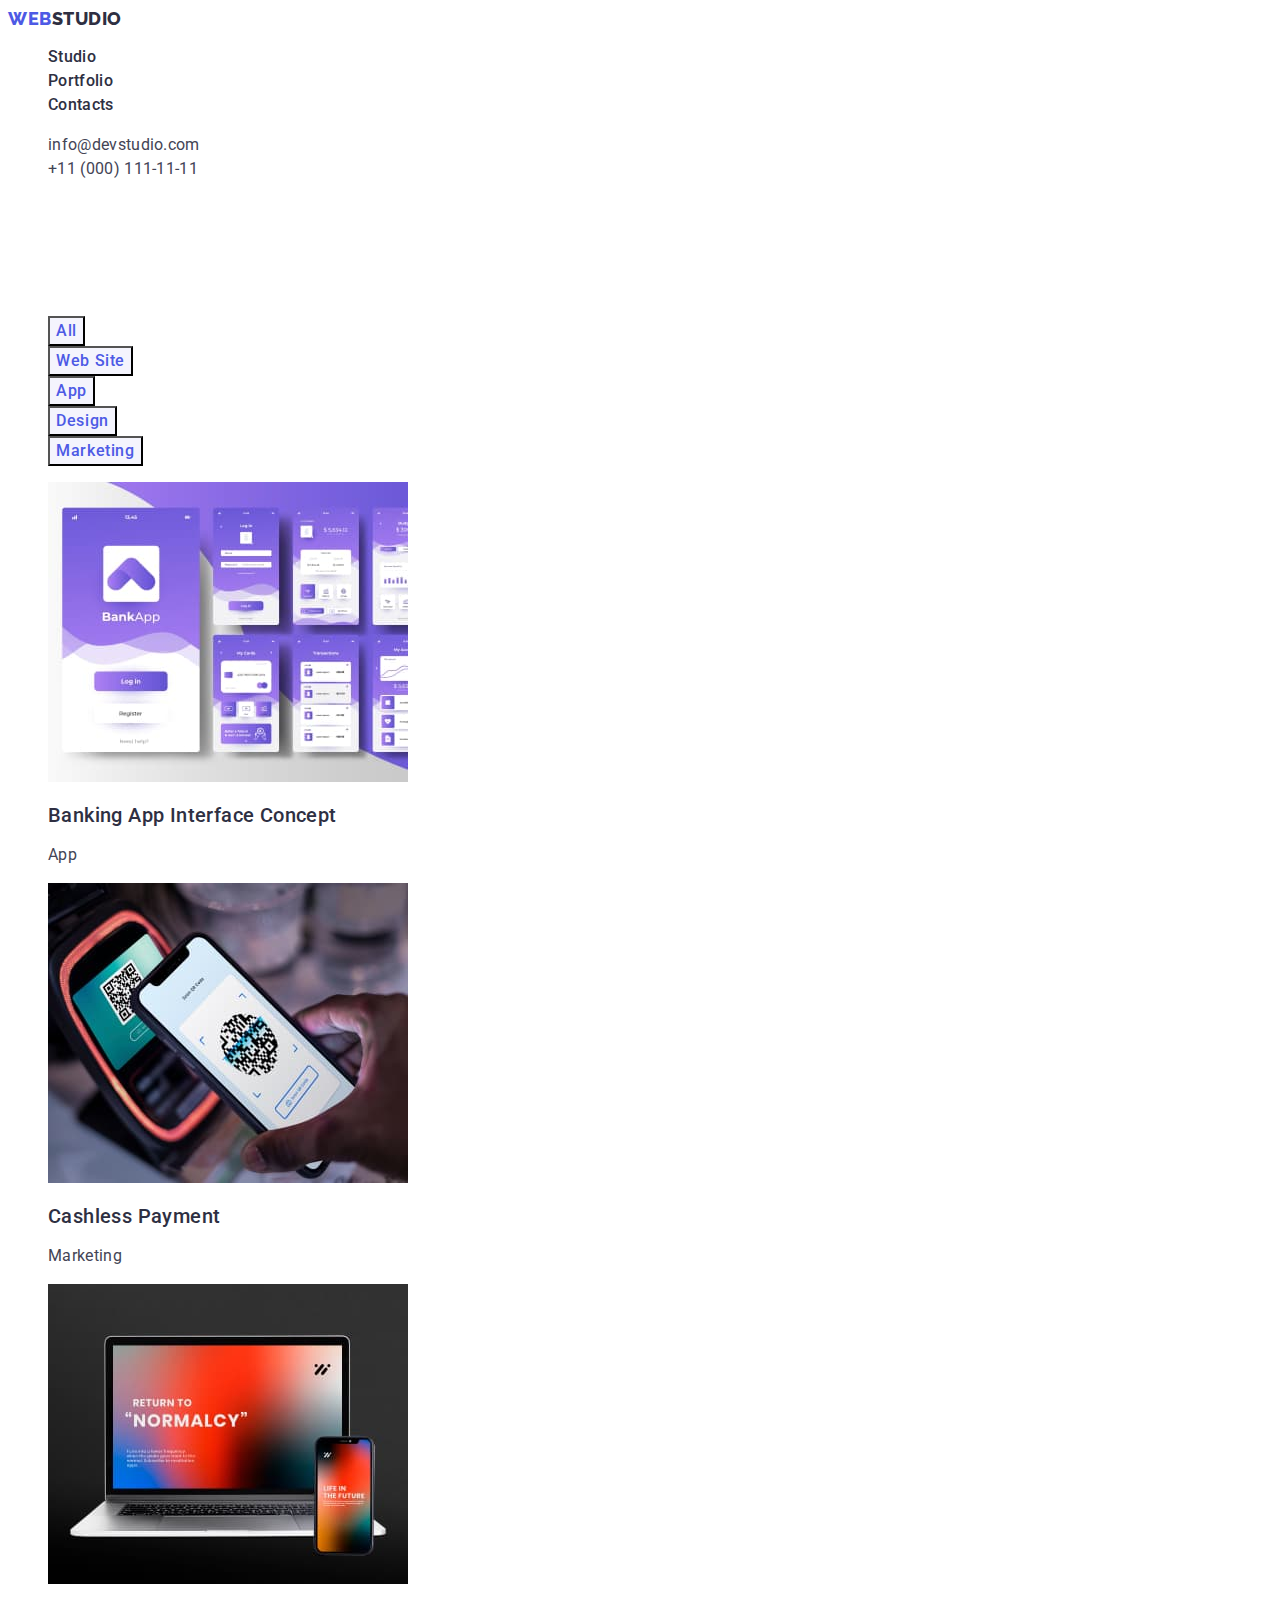
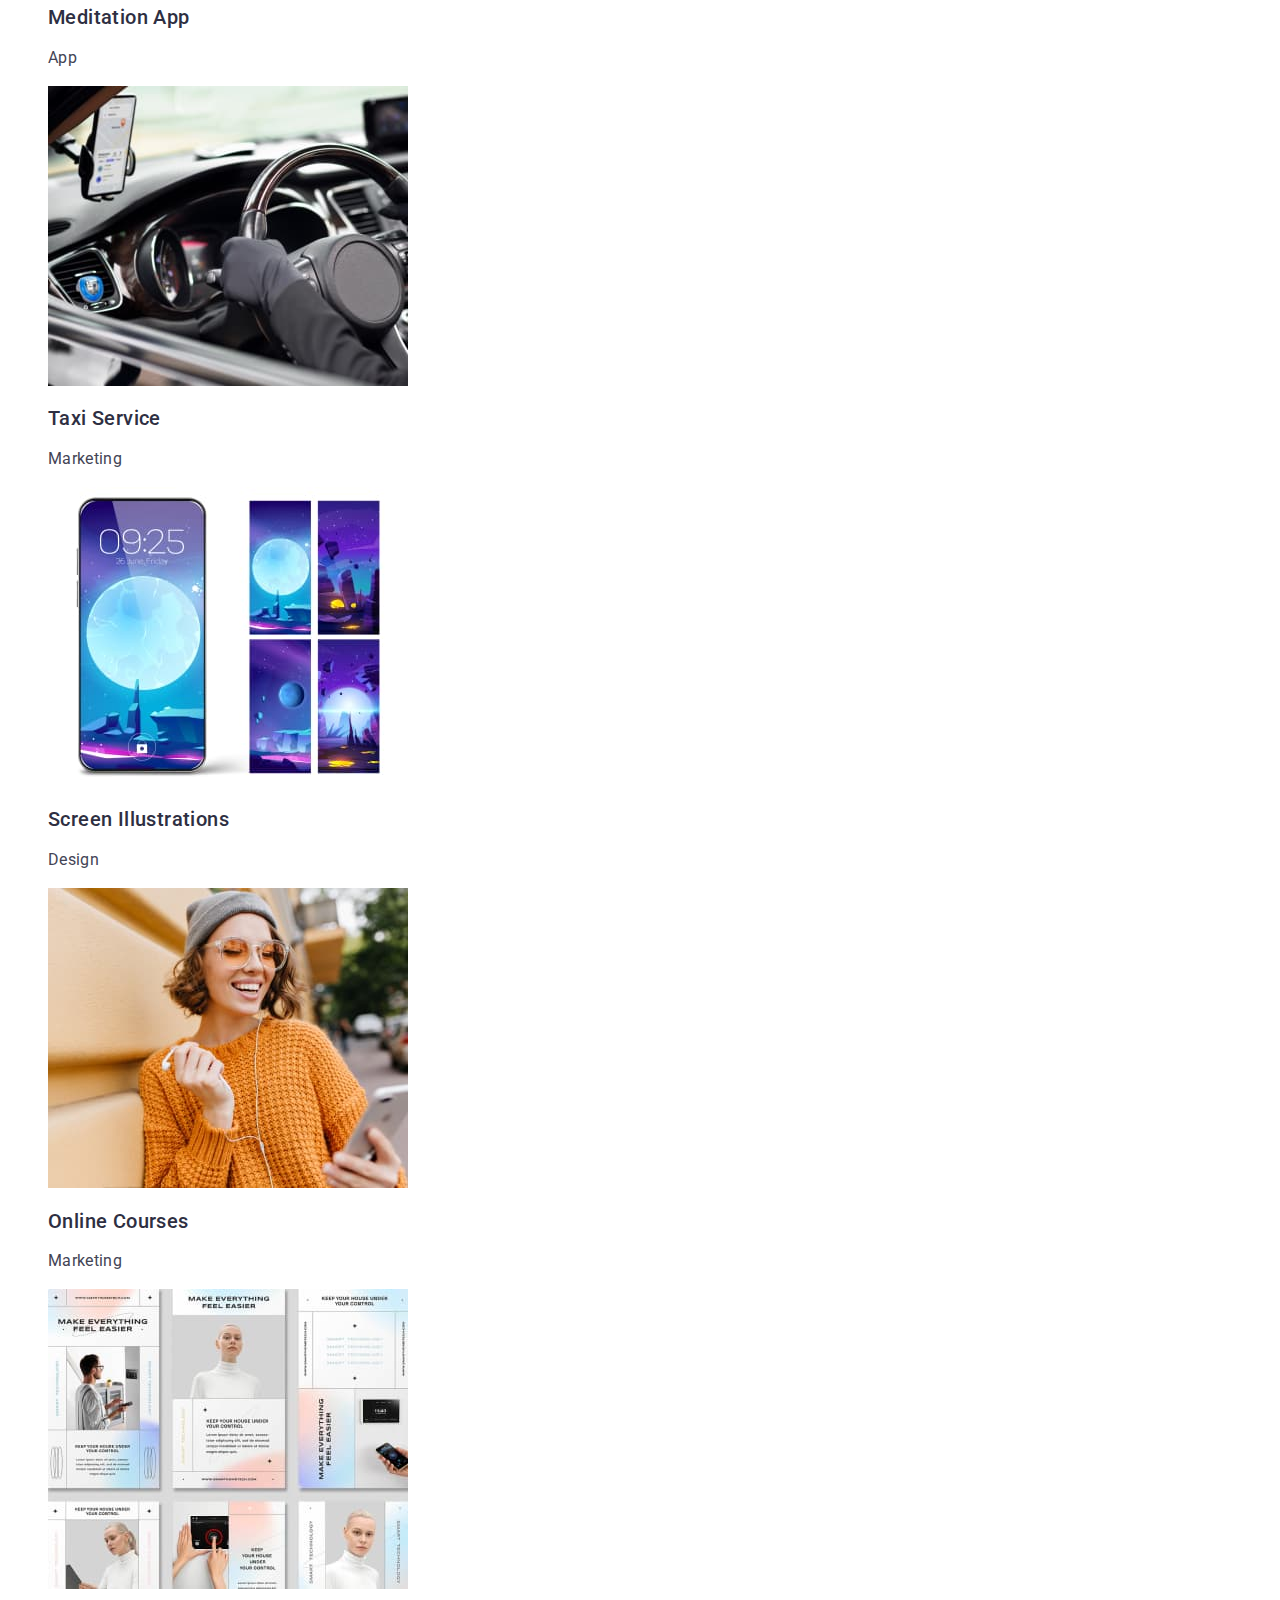
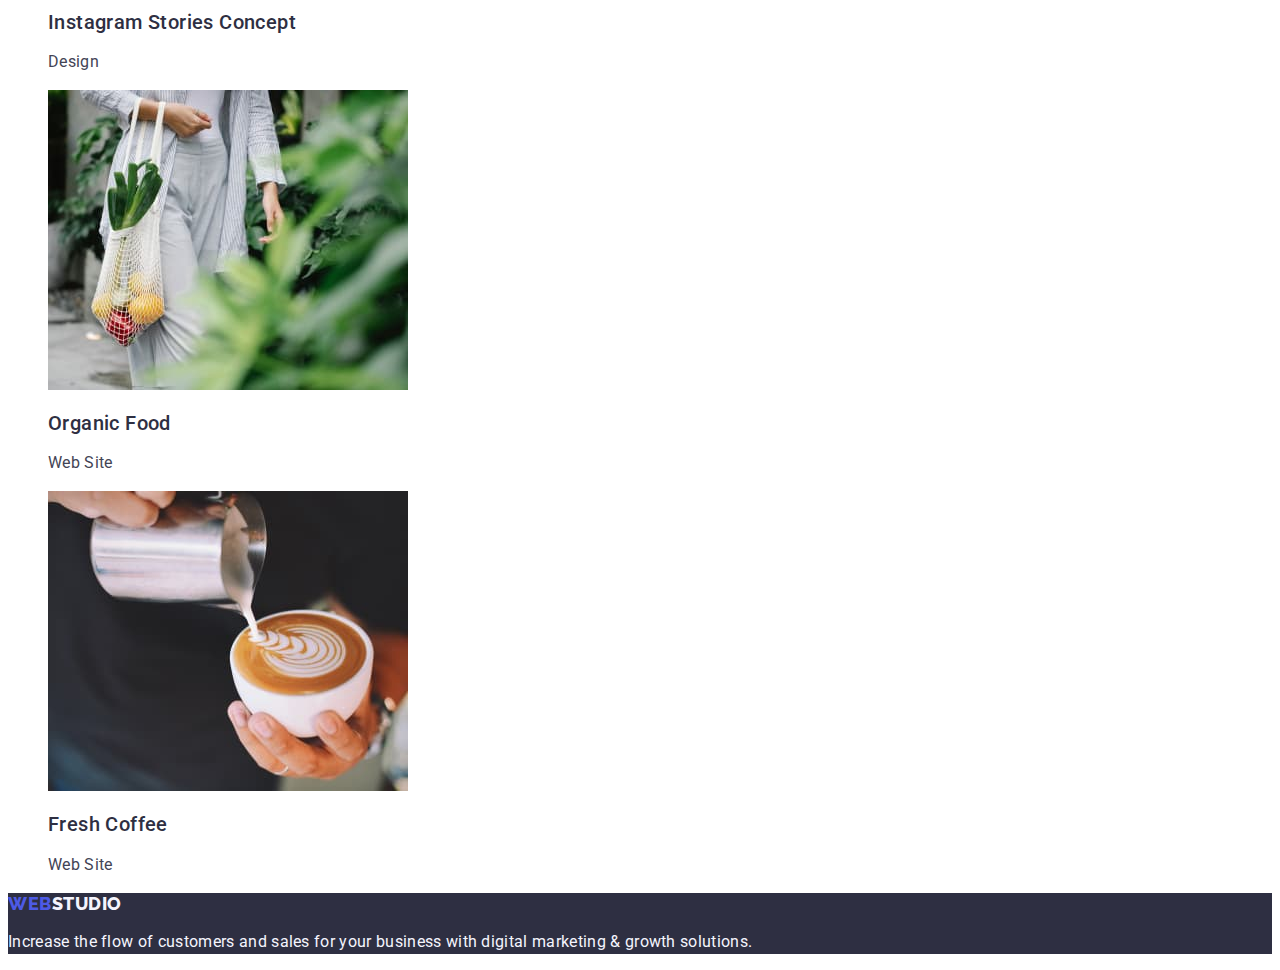
==== portfolio.html @ 0de5d237 "Initial commit" ====
<!DOCTYPE html>
<html lang="en">
  <head>
    <meta charset="UTF-8" />
    <meta name="viewport" content="width=device-width, initial-scale=1.0" />
    <title>Portfolio</title>
    <link rel="stylesheet" href="./css/styles.css" />
    <link rel="preconnect" href="https://fonts.googleapis.com" />
    <link rel="preconnect" href="https://fonts.gstatic.com" crossorigin />
    <link
      href="https://fonts.googleapis.com/css2?family=Raleway:wght@800&family=Roboto:wght@400;500;700&display=swap"
      rel="stylesheet"
    />
  </head>
  <body>
    <header>
      <nav class="header-navigation-section">
        <a href="./index.html" class="logo link">
          Web<span class="web_logo">Studio</span>
        </a>
        <ul class="nav-list list">
          <li>
            <a href="./index.html" class="nav-link link">Studio</a>
          </li>
          <li>
            <a href="./portfolio.html" class="nav-link link">Portfolio</a>
          </li>
          <li>
            <a href="" class="nav-link link">Contacts</a>
          </li>
        </ul>
      </nav>
      <address class="header-navigation-address">
        <ul class="address-list list">
          <li>
            <a href="mailto:info@devstudio.com" class="connect link"
              >info@devstudio.com</a
            >
          </li>
          <li>
            <a href="tel:+110001111111" class="connect link"
              >+11 (000) 111-11-11</a
            >
          </li>
        </ul>
      </address>
    </header>
    <main>
      <section class="images_section_portfolio">
        <h1 class="h-hero">our vectors</h1>
        <ul class="nav-buttons-list list">
          <li>
            <button class="nav-buttons" type="button">All</button>
          </li>
          <li>
            <button class="nav-buttons" type="button">Web Site</button>
          </li>
          <li>
            <button class="nav-buttons" type="button">App</button>
          </li>
          <li>
            <button class="nav-buttons" type="button">Design</button>
          </li>
          <li>
            <button class="nav-buttons" type="button">Marketing</button>
          </li>
        </ul>
        <ul class="images-block-1 list">
          <li>
            <a href="/" class="link">
              <img
                src="./images/banking-app.jpg"
                alt="Bank application interface"
                width="360"
                height="300"
              />
              <h2 class="desc-three link">Banking App Interface Concept</h2>
              <p class="desc-p link">App</p>
            </a>
          </li>
          <li>
            <a href="/" class="link">
              <img
                src="./images/qr-scanning.jpg"
                alt="Scaning QR Code"
                width="360"
                height="300"
              />
              <h2 class="desc-three link">Cashless Payment</h2>
              <p class="desc-p link">Marketing</p>
            </a>
          </li>
          <li>
            <a href="/" class="link">
              <img
                src="./images/meditation-app.jpg"
                alt="Application for meditation for phones and laptops"
                width="360"
                height="300"
              />
              <h2 class="desc-three link">Meditation App</h2>
              <p class="desc-p link">App</p>
            </a>
          </li>
          <li>
            <a href="/" class="link">
              <img
                src="./images/taxi.jpg"
                alt="Taxi driver in the open car window"
                width="360"
                height="300"
              />
              <h2 class="desc-three link">Taxi Service</h2>
              <p class="desc-p link">Marketing</p>
            </a>
          </li>
          <li>
            <a href="/" class="link">
              <img
                src="./images/illustration.jpg"
                alt="Phone wallpaper illustrations"
                width="360"
                height="300"
              />
              <h2 class="desc-three link">Screen Illustrations</h2>
              <p class="desc-p link">Design</p>
            </a>
          </li>
          <li>
            <a href="/" class="link">
              <img
                src="./images/education.jpg"
                alt="Smiling women chating in the street"
                width="360"
                height="300"
              />
              <h2 class="desc-three link">Online Courses</h2>
              <p class="desc-p link">Marketing</p>
            </a>
          </li>
          <li>
            <a href="/" class="link">
              <img
                src="./images/instagram-stories.jpg"
                alt="Design of Instagram Stories"
                width="360"
                height="300"
              />
              <h2 class="desc-three link">Instagram Stories Concept</h2>
              <p class="desc-p link">Design</p>
            </a>
          </li>
          <li>
            <a href="/" class="link">
              <img
                src="./images/eco-food.jpg"
                alt="Bag with fruits on the hend"
                width="360"
                height="300"
              />
              <h2 class="desc-three link">Organic Food</h2>
              <p class="desc-p link">Web Site</p>
            </a>
          </li>
          <li>
            <a href="/" class="link">
              <img
                src="./images/coffee.jpg"
                alt="making-cofee"
                width="360"
                height="300"
              />
              <h2 class="desc-three link">Fresh Coffee</h2>
              <p class="desc-p link">Web Site</p>
            </a>
          </li>
        </ul>
      </section>
    </main>
    <footer class="footer-class">
      <a href="./index.html" class="logo link"
        >Web<span class="web_logo white_logo">Studio</span></a
      >
      <p class="footer-p">
        Increase the flow of customers and sales for your business with digital
        marketing & growth solutions.
      </p>
    </footer>
  </body>
</html>
---- css/styles.css ----
:root {
  --dark: #2e2f42;
  --primary-brand: #4d5ae5;
  --pressed-state: #404bbf;
  --success: #31d0aa;
  --text: #434455;
  --subtle-text: #8e8f99;
  --accent: #e7e9fc;
  --light: #f4f4fd;
  --modal-overlay: #2e2f4266;
  --here-background: #2e2f42b2;
  --white-background: #ffffff;
  --modal-background: #fcfcfc;
  --white: #fff;
}

body {
  font-family: "Roboto", sans-serif;
  color: var(--text);
  background-color: var(--white);
}

.h-hero {
  color: var(--white);
  font-size: 56px;
  text-align: center;
  font-style: normal;
  font-weight: 700;
  line-height: 1.07;
  letter-spacing: 1.12px;
}

.all-two {
  text-align: center;
  font-size: 36px;
  font-style: normal;
  font-weight: 700;
  line-height: 40px;
  letter-spacing: 0.72px;
  text-transform: capitalize;
  color: var(--dark);
}

.desc-three {
  color: var(--dark);
  font-size: 20px;
  font-family: "Roboto", sans-serif;
  font-style: normal;
  font-weight: 500;
  line-height: 1.2;
  letter-spacing: 0.4px;
}

header {
  background-color: var(--white);
  font-family: "Roboto", sans-serif;
}

main {
  font-family: "Roboto", sans-serif;
  color: var(--main-dark-color);
}

.header-navigation-section {
  background-color: var(--white);
  font-family: "Roboto", sans-serif;
}

.link {
  text-decoration: none;
}

.logo {
  font-family: "Raleway", sans-serif;
  color: var(--dark);
  font-size: 18px;
  font-weight: 800;
  line-height: 1.17;
  letter-spacing: 0.54px;
  text-transform: uppercase;
  color: var(--primary-brand);
}
.web_logo {
  color: var(--dark);
}

.list {
  list-style-type: none;
}

.nav-link {
  color: var(--dark);
  font-size: 16px;
  font-weight: 500;
  line-height: 1.5;
  letter-spacing: 0.32px;
}

.nav-link:hover,
.nav-link:focus {
  color: var(--pressed-state);
}

.header-navigation-address {
  font-style: normal;
}

.address-list {
  list-style-type: none;
}

.header-navigation-address .connect {
  color: var(--text);
  font-size: 16px;
  font-weight: 400;
  line-height: 1.5;
  letter-spacing: 0.32px;
}

.header-navigation-address .connect:hover,
.header-navigation-address .connect:focus {
  color: var(--pressed-state);
}

.nav-buttons {
  font-family: "Roboto", sans-serif;
  text-decoration: none;
  color: var(--primary-brand);
  font-size: 16px;
  font-weight: 500;
  line-height: 1.5;
  letter-spacing: 0.04em;
  background: var(--light);
}

.nav-buttons:hover,
.nav-buttons:focus {
  color: var(--white);
  background-color: var(--pressed-state);
  cursor: pointer;
}

.main_button {
  font-family: "Roboto", sans-serif;
  background: var(--primary-brand);
  color: var(--white);
  font-size: 16px;
  font-style: normal;
  font-weight: 500;
  line-height: 24px;
  letter-spacing: 0.64px;
}

.main_button:focus,
.main_button:hover {
  cursor: pointer;
  background: var(--pressed-state);
}

.images-block-1 a {
  text-decoration: none;
}

.images_section_portfolio li {
  background: var(--white);
}

.hero {
  background-color: var(--dark);
  color: var(--white);
}

.desc-p {
  font-family: "Roboto", sans-serif;
  font-size: 16px;
  font-weight: 400;
  line-height: 24px;
  letter-spacing: 0.02em;
  color: var(--text);
}

.team_section {
  background-color: var(--light);
}

.team_section li {
  background-color: var(--white);
  background: var(--white);
}

.footer-class {
  background-color: var(--dark);
  color: var(--light);
}

.footer-p {
  font-family: "Roboto", sans-serif;
  font-size: 16px;
  font-weight: 400;
  line-height: 24px;
  letter-spacing: 0.32px;
  color: var(--light);
}

.logo-white {
  color: var(--light);
}

.footer-class {
  background-color: var(--dark);
}

.white_logo {
  color: var(--light);
}
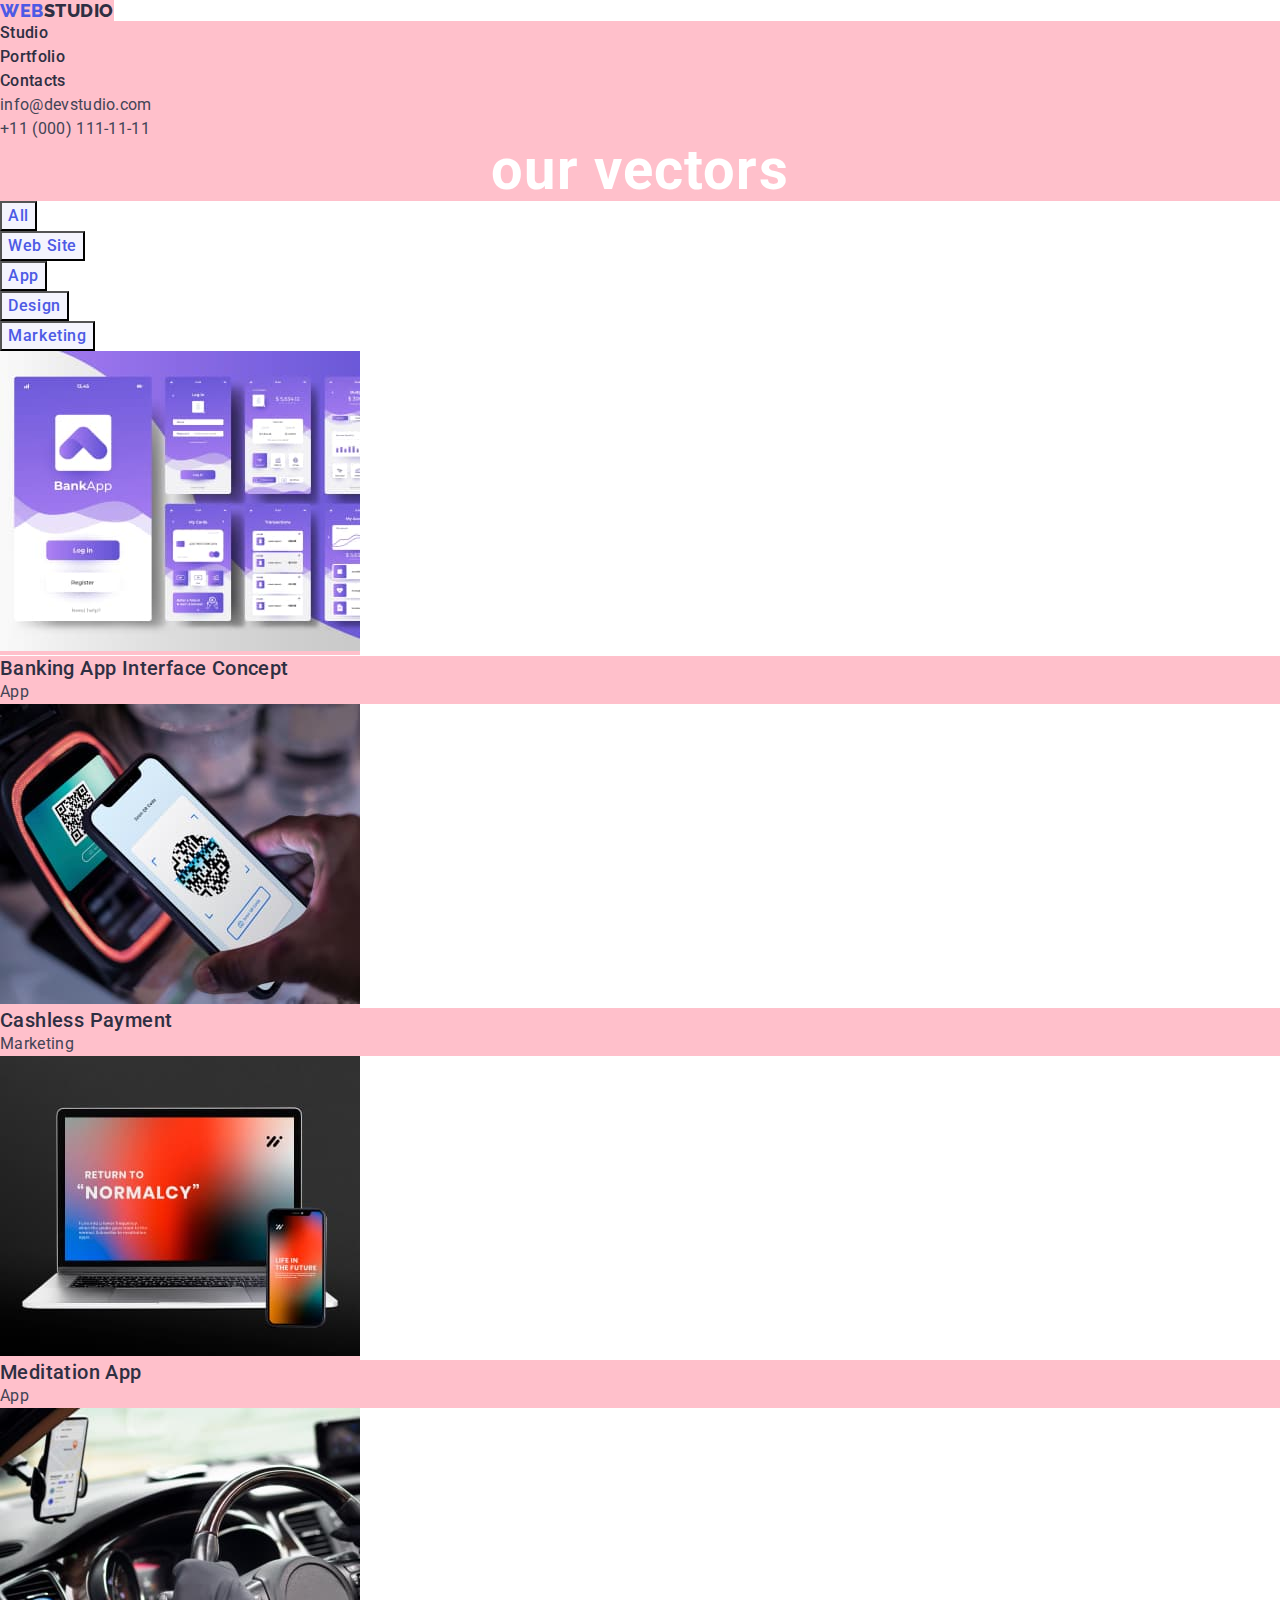
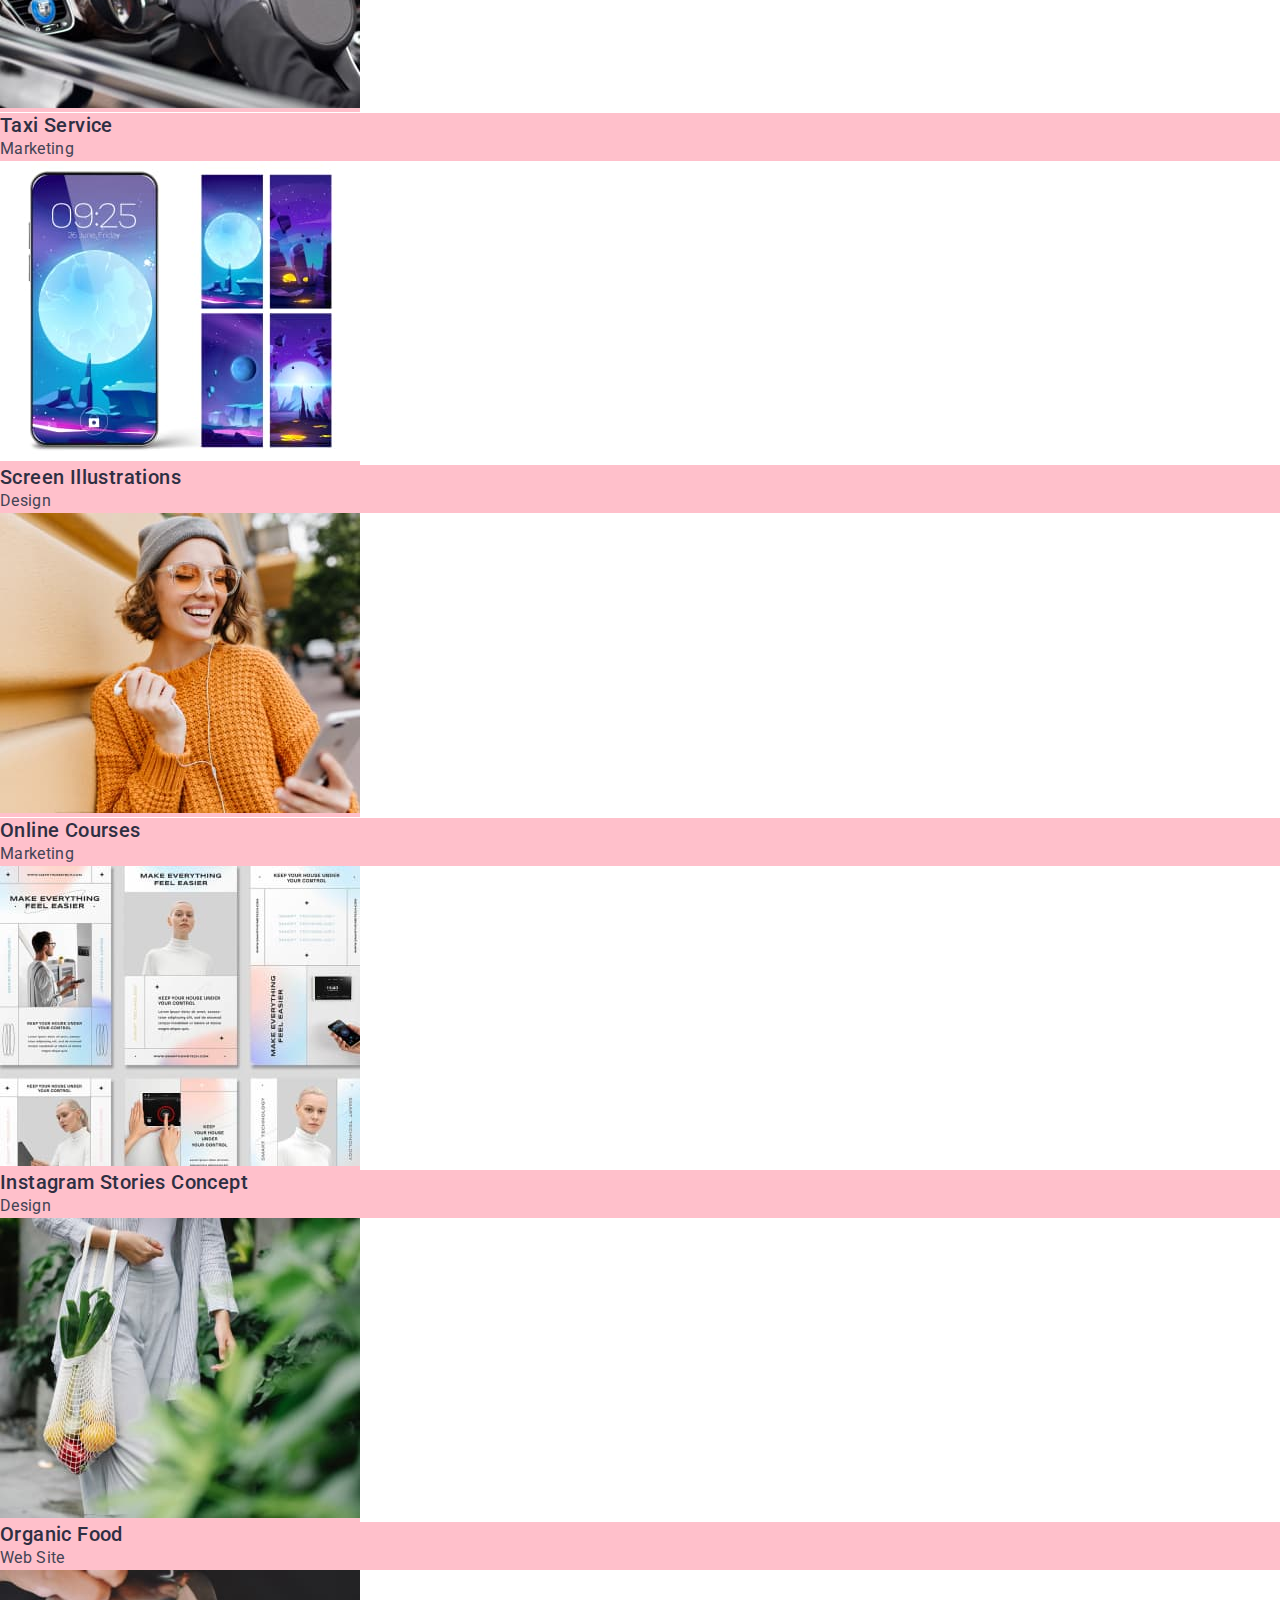
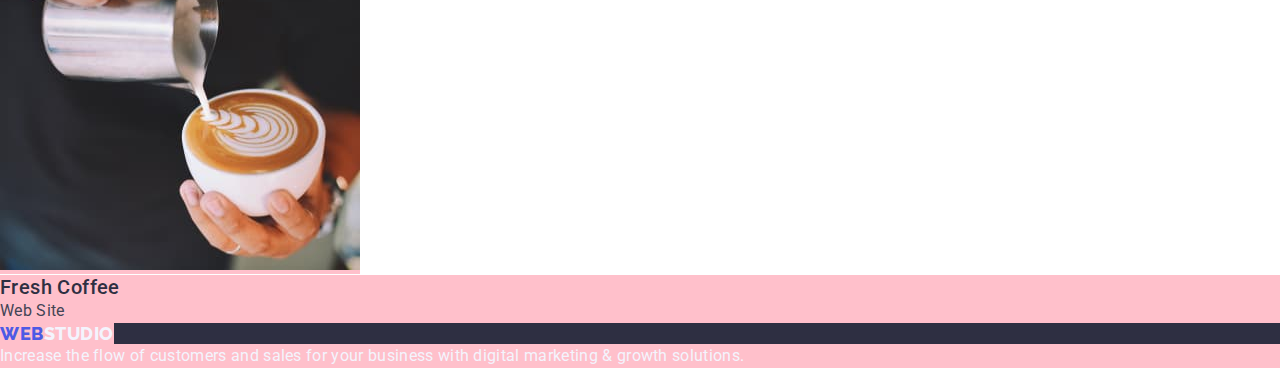
==== commit a8895e57: "add modern-normalize" ====
--- a/portfolio.html
+++ b/portfolio.html
@@ -4,6 +4,7 @@
     <meta charset="UTF-8" />
     <meta name="viewport" content="width=device-width, initial-scale=1.0" />
     <title>Portfolio</title>
+    <link rel="stylesheet" href="./css/modern-normalize.css" />
     <link rel="stylesheet" href="./css/styles.css" />
     <link rel="preconnect" href="https://fonts.googleapis.com" />
     <link rel="preconnect" href="https://fonts.gstatic.com" crossorigin />
--- a/css/styles.css
+++ b/css/styles.css
@@ -14,6 +14,24 @@
   --white: #fff;
 }
 
+* {
+  background-color: pink;
+}
+
+h1,
+h2,
+h3,
+p {
+  margin-top: 0;
+  margin-bottom: 0;
+}
+
+ul {
+  margin-top: 0;
+  margin-bottom: 0;
+  padding-left: 0;
+}
+
 body {
   font-family: "Roboto", sans-serif;
   color: var(--text);
@@ -84,10 +102,6 @@
   color: var(--dark);
 }
 
-.list {
-  list-style-type: none;
-}
-
 .nav-link {
   color: var(--dark);
   font-size: 16px;
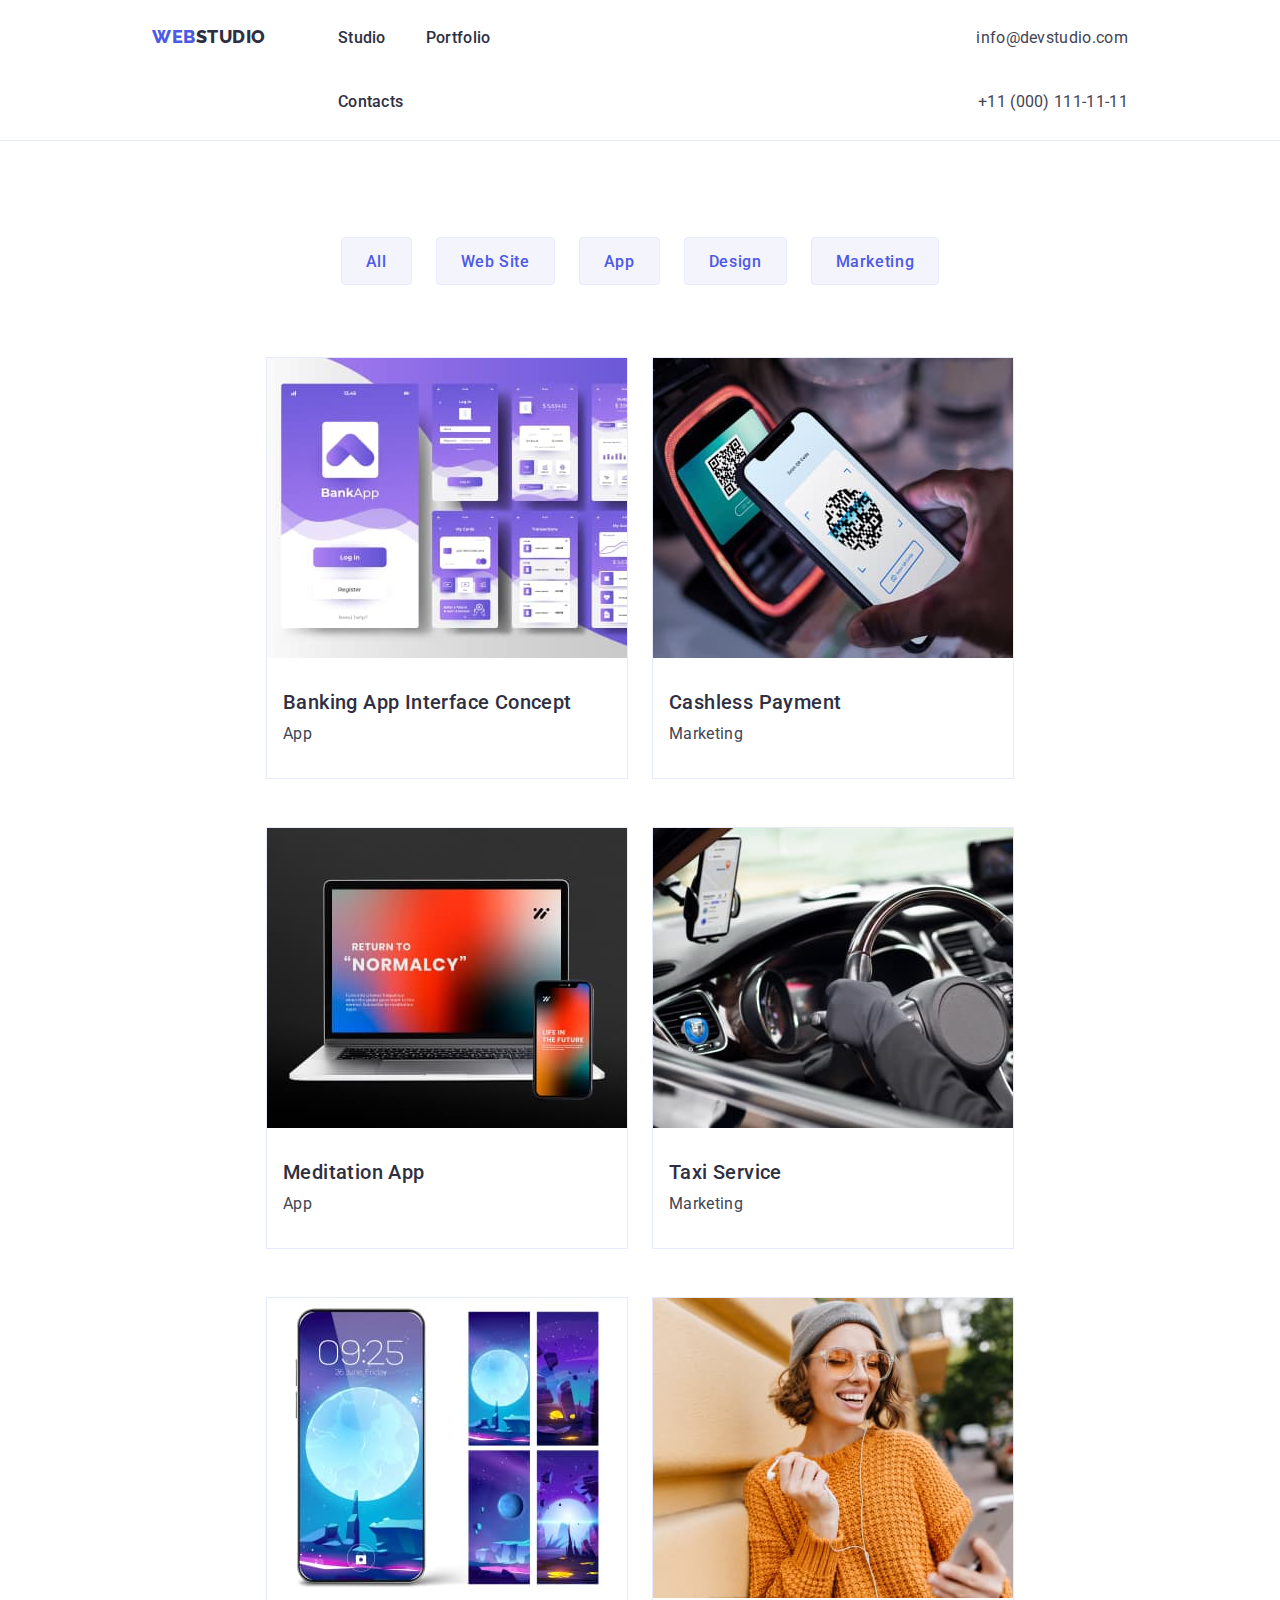
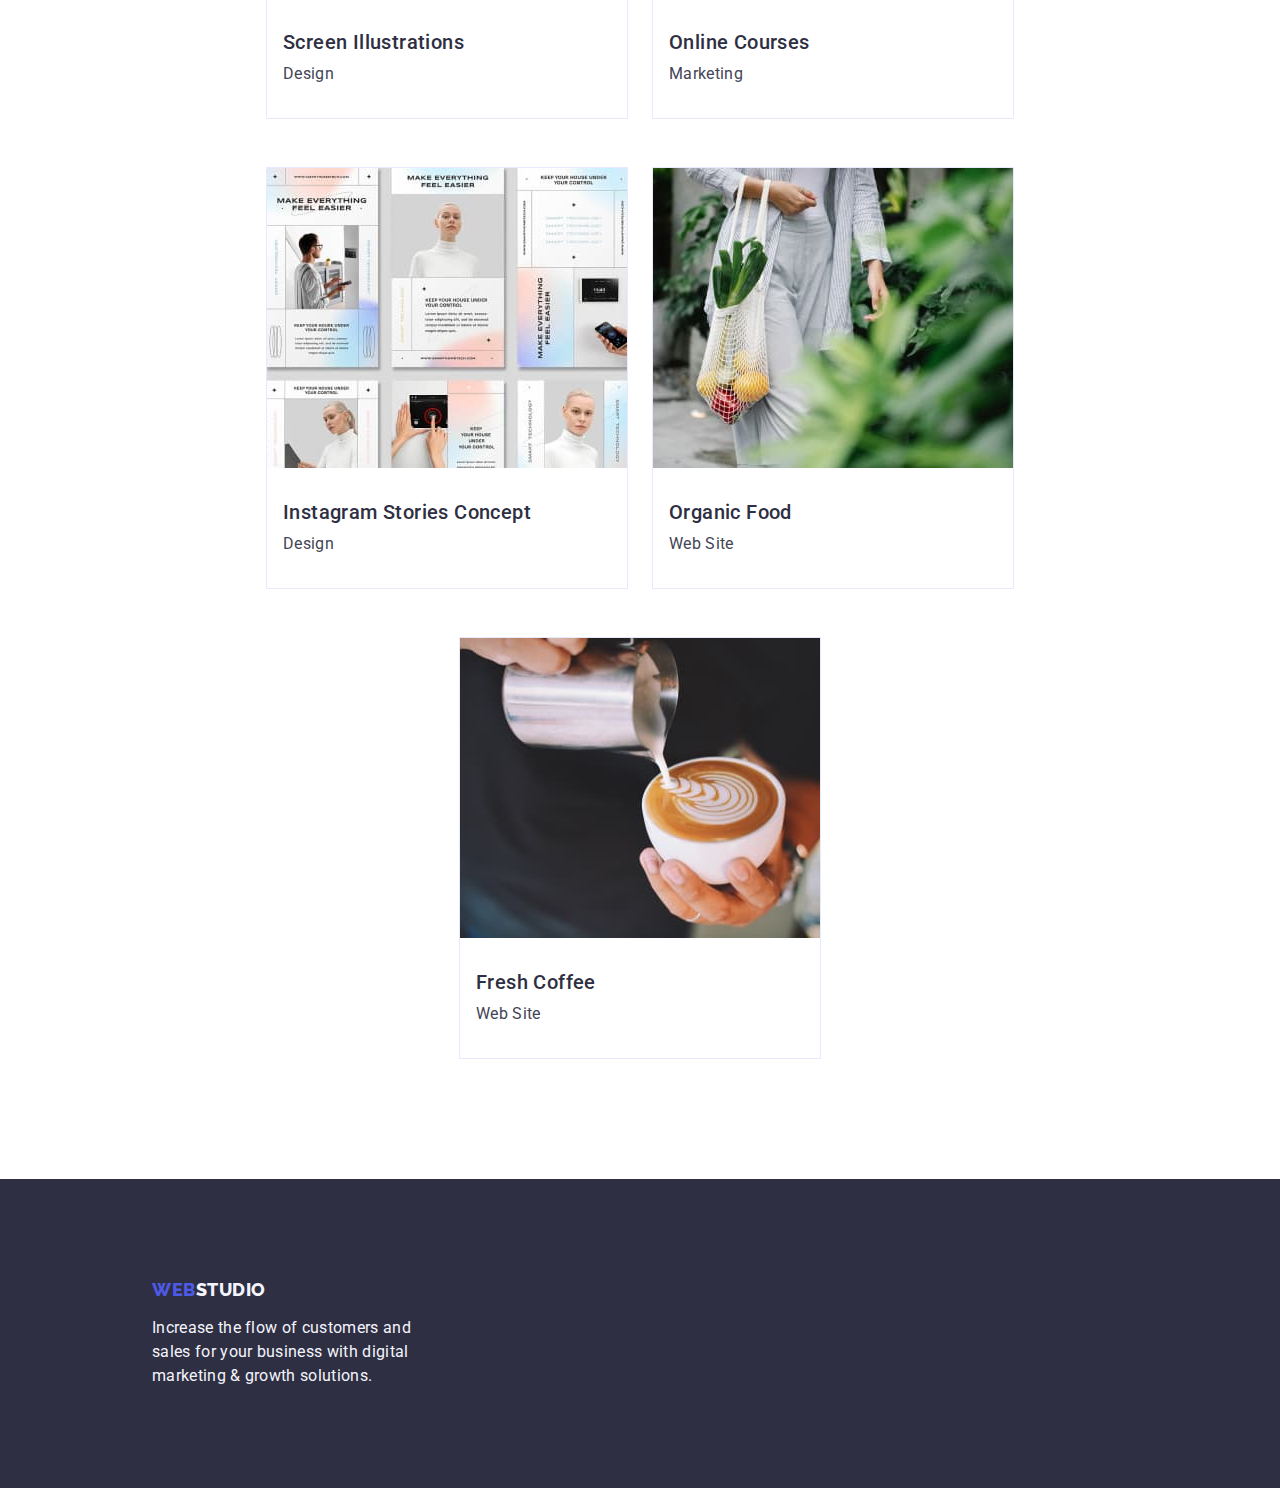
==== commit 7e8acc96: "before hw" ====
--- a/portfolio.html
+++ b/portfolio.html
@@ -14,178 +14,206 @@
     />
   </head>
   <body>
-    <header>
-      <nav class="header-navigation-section">
-        <a href="./index.html" class="logo link">
-          Web<span class="web_logo">Studio</span>
-        </a>
-        <ul class="nav-list list">
-          <li>
-            <a href="./index.html" class="nav-link link">Studio</a>
-          </li>
-          <li>
-            <a href="./portfolio.html" class="nav-link link">Portfolio</a>
-          </li>
-          <li>
-            <a href="" class="nav-link link">Contacts</a>
-          </li>
-        </ul>
-      </nav>
-      <address class="header-navigation-address">
-        <ul class="address-list list">
-          <li>
-            <a href="mailto:info@devstudio.com" class="connect link"
-              >info@devstudio.com</a
-            >
-          </li>
-          <li>
-            <a href="tel:+110001111111" class="connect link"
-              >+11 (000) 111-11-11</a
-            >
-          </li>
-        </ul>
-      </address>
-    </header>
-    <main>
-      <section class="images_section_portfolio">
-        <h1 class="h-hero">our vectors</h1>
-        <ul class="nav-buttons-list list">
-          <li>
-            <button class="nav-buttons" type="button">All</button>
-          </li>
-          <li>
-            <button class="nav-buttons" type="button">Web Site</button>
-          </li>
-          <li>
-            <button class="nav-buttons" type="button">App</button>
-          </li>
-          <li>
-            <button class="nav-buttons" type="button">Design</button>
-          </li>
-          <li>
-            <button class="nav-buttons" type="button">Marketing</button>
-          </li>
-        </ul>
-        <ul class="images-block-1 list">
-          <li>
-            <a href="/" class="link">
-              <img
-                src="./images/banking-app.jpg"
-                alt="Bank application interface"
-                width="360"
-                height="300"
-              />
-              <h2 class="desc-three link">Banking App Interface Concept</h2>
-              <p class="desc-p link">App</p>
+    <div class="wrapper">
+      <header>
+        <div class="container">
+          <nav class="header-navigation-section">
+            <a href="./index.html" class="logo link">
+              Web<span class="web_logo">Studio</span>
             </a>
-          </li>
-          <li>
-            <a href="/" class="link">
-              <img
-                src="./images/qr-scanning.jpg"
-                alt="Scaning QR Code"
-                width="360"
-                height="300"
-              />
-              <h2 class="desc-three link">Cashless Payment</h2>
-              <p class="desc-p link">Marketing</p>
-            </a>
-          </li>
-          <li>
-            <a href="/" class="link">
-              <img
-                src="./images/meditation-app.jpg"
-                alt="Application for meditation for phones and laptops"
-                width="360"
-                height="300"
-              />
-              <h2 class="desc-three link">Meditation App</h2>
-              <p class="desc-p link">App</p>
-            </a>
-          </li>
-          <li>
-            <a href="/" class="link">
-              <img
-                src="./images/taxi.jpg"
-                alt="Taxi driver in the open car window"
-                width="360"
-                height="300"
-              />
-              <h2 class="desc-three link">Taxi Service</h2>
-              <p class="desc-p link">Marketing</p>
-            </a>
-          </li>
-          <li>
-            <a href="/" class="link">
-              <img
-                src="./images/illustration.jpg"
-                alt="Phone wallpaper illustrations"
-                width="360"
-                height="300"
-              />
-              <h2 class="desc-three link">Screen Illustrations</h2>
-              <p class="desc-p link">Design</p>
-            </a>
-          </li>
-          <li>
-            <a href="/" class="link">
-              <img
-                src="./images/education.jpg"
-                alt="Smiling women chating in the street"
-                width="360"
-                height="300"
-              />
-              <h2 class="desc-three link">Online Courses</h2>
-              <p class="desc-p link">Marketing</p>
-            </a>
-          </li>
-          <li>
-            <a href="/" class="link">
-              <img
-                src="./images/instagram-stories.jpg"
-                alt="Design of Instagram Stories"
-                width="360"
-                height="300"
-              />
-              <h2 class="desc-three link">Instagram Stories Concept</h2>
-              <p class="desc-p link">Design</p>
-            </a>
-          </li>
-          <li>
-            <a href="/" class="link">
-              <img
-                src="./images/eco-food.jpg"
-                alt="Bag with fruits on the hend"
-                width="360"
-                height="300"
-              />
-              <h2 class="desc-three link">Organic Food</h2>
-              <p class="desc-p link">Web Site</p>
-            </a>
-          </li>
-          <li>
-            <a href="/" class="link">
-              <img
-                src="./images/coffee.jpg"
-                alt="making-cofee"
-                width="360"
-                height="300"
-              />
-              <h2 class="desc-three link">Fresh Coffee</h2>
-              <p class="desc-p link">Web Site</p>
-            </a>
-          </li>
-        </ul>
-      </section>
-    </main>
-    <footer class="footer-class">
-      <a href="./index.html" class="logo link"
-        >Web<span class="web_logo white_logo">Studio</span></a
-      >
-      <p class="footer-p">
-        Increase the flow of customers and sales for your business with digital
-        marketing & growth solutions.
-      </p>
-    </footer>
+            <ul class="nav-list list">
+              <li>
+                <a href="./index.html" class="nav-link link">Studio</a>
+              </li>
+              <li>
+                <a href="./portfolio.html" class="nav-link link">Portfolio</a>
+              </li>
+              <li>
+                <a href="" class="nav-link link">Contacts</a>
+              </li>
+            </ul>
+          </nav>
+          <address class="header-navigation-address">
+            <ul class="address-list list">
+              <li>
+                <a href="mailto:info@devstudio.com" class="connect link"
+                  >info@devstudio.com</a
+                >
+              </li>
+              <li>
+                <a href="tel:+110001111111" class="connect link"
+                  >+11 (000) 111-11-11</a
+                >
+              </li>
+            </ul>
+          </address>
+        </div>
+      </header>
+      <main>
+        <section class="images_section_portfolio">
+          <div class="container">
+            <h1 class="h-hero-hiden">our vectors</h1>
+            <ul class="nav-buttons-list list">
+              <li class="nav-buttons-list-item">
+                <button class="nav-buttons" type="button">All</button>
+              </li>
+              <li class="nav-buttons-list-item">
+                <button class="nav-buttons" type="button">Web Site</button>
+              </li>
+              <li class="nav-buttons-list-item">
+                <button class="nav-buttons" type="button">App</button>
+              </li>
+              <li class="nav-buttons-list-item">
+                <button class="nav-buttons" type="button">Design</button>
+              </li>
+              <li class="nav-buttons-list-item">
+                <button class="nav-buttons" type="button">Marketing</button>
+              </li>
+            </ul>
+            <ul class="images-block-1 list">
+              <li>
+                <a href="/" class="link">
+                  <img
+                    src="./images/banking-app.jpg"
+                    alt="Bank application interface"
+                    width="360"
+                    height="300"
+                  />
+                  <div class="images-block-1-text">
+                    <h2 class="desc-three link">
+                      Banking App Interface Concept
+                    </h2>
+                    <p class="desc-p link">App</p>
+                  </div>
+                </a>
+              </li>
+              <li>
+                <a href="/" class="link">
+                  <img
+                    src="./images/qr-scanning.jpg"
+                    alt="Scaning QR Code"
+                    width="360"
+                    height="300"
+                  />
+                  <div class="images-block-1-text">
+                    <h2 class="desc-three link">Cashless Payment</h2>
+                    <p class="desc-p link">Marketing</p>
+                  </div>
+                </a>
+              </li>
+              <li>
+                <a href="/" class="link">
+                  <img
+                    src="./images/meditation-app.jpg"
+                    alt="Application for meditation for phones and laptops"
+                    width="360"
+                    height="300"
+                  />
+                  <div class="images-block-1-text">
+                    <h2 class="desc-three link">Meditation App</h2>
+                    <p class="desc-p link">App</p>
+                  </div>
+                </a>
+              </li>
+              <li>
+                <a href="/" class="link">
+                  <img
+                    src="./images/taxi.jpg"
+                    alt="Taxi driver in the open car window"
+                    width="360"
+                    height="300"
+                  />
+                  <div class="images-block-1-text">
+                    <h2 class="desc-three link">Taxi Service</h2>
+                    <p class="desc-p link">Marketing</p>
+                  </div>
+                </a>
+              </li>
+              <li>
+                <a href="/" class="link">
+                  <img
+                    src="./images/illustration.jpg"
+                    alt="Phone wallpaper illustrations"
+                    width="360"
+                    height="300"
+                  />
+                  <div class="images-block-1-text">
+                    <h2 class="desc-three link">Screen Illustrations</h2>
+                    <p class="desc-p link">Design</p>
+                  </div>
+                </a>
+              </li>
+              <li>
+                <a href="/" class="link">
+                  <img
+                    src="./images/education.jpg"
+                    alt="Smiling women chating in the street"
+                    width="360"
+                    height="300"
+                  />
+                  <div class="images-block-1-text">
+                    <h2 class="desc-three link">Online Courses</h2>
+                    <p class="desc-p link">Marketing</p>
+                  </div>
+                </a>
+              </li>
+              <li>
+                <a href="/" class="link">
+                  <img
+                    src="./images/instagram-stories.jpg"
+                    alt="Design of Instagram Stories"
+                    width="360"
+                    height="300"
+                  />
+                  <div class="images-block-1-text">
+                    <h2 class="desc-three link">Instagram Stories Concept</h2>
+                    <p class="desc-p link">Design</p>
+                  </div>
+                </a>
+              </li>
+              <li>
+                <a href="/" class="link">
+                  <img
+                    src="./images/eco-food.jpg"
+                    alt="Bag with fruits on the hend"
+                    width="360"
+                    height="300"
+                  />
+                  <div class="images-block-1-text">
+                    <h2 class="desc-three link">Organic Food</h2>
+                    <p class="desc-p link">Web Site</p>
+                  </div>
+                </a>
+              </li>
+              <li>
+                <a href="/" class="link">
+                  <img
+                    src="./images/coffee.jpg"
+                    alt="making-cofee"
+                    width="360"
+                    height="300"
+                  />
+                  <div class="images-block-1-text">
+                    <h2 class="desc-three link">Fresh Coffee</h2>
+                    <p class="desc-p link">Web Site</p>
+                  </div>
+                </a>
+              </li>
+            </ul>
+          </div>
+        </section>
+      </main>
+      <footer class="footer-class">
+        <div class="container">
+          <a href="./index.html" class="logo link"
+            >Web<span class="web_logo white_logo">Studio</span></a
+          >
+          <p class="footer-p">
+            Increase the flow of customers and sales for your business with
+            digital marketing & growth solutions.
+          </p>
+        </div>
+      </footer>
+    </div>
   </body>
 </html>
--- a/css/styles.css
+++ b/css/styles.css
@@ -14,10 +14,6 @@
   --white: #fff;
 }
 
-* {
-  background-color: pink;
-}
-
 h1,
 h2,
 h3,
@@ -26,16 +22,48 @@
   margin-bottom: 0;
 }
 
+img {
+  display: block;
+}
+
 ul {
+  display: flex;
   margin-top: 0;
   margin-bottom: 0;
   padding-left: 0;
+  list-style-type: none;
+  gap: 24px;
+}
+
+.container {
+  max-width: 100%;
+  padding-left: 152px;
+  padding-right: 152px;
+  margin-left: 0;
+  margin-right: 0;
+}
+
+.section-1,
+.section-3,
+.section-4 {
+  padding-bottom: 120px;
+  padding-top: 120px;
+}
+
+.section-2 {
+  padding-top: 120px;
 }
 
 body {
   font-family: "Roboto", sans-serif;
   color: var(--text);
   background-color: var(--white);
+}
+
+.wrapper {
+  min-height: 100vh;
+  display: flex;
+  flex-direction: column;
 }
 
 .h-hero {
@@ -46,6 +74,20 @@
   font-weight: 700;
   line-height: 1.07;
   letter-spacing: 1.12px;
+  width: 496px;
+}
+
+.h-hero-hiden {
+  position: absolute;
+  width: 1px;
+  height: 1px;
+  margin: -1px;
+  border: 0;
+  padding: 0;
+  white-space: nowrap;
+  clip-path: inset(100%);
+  clip: rect(0 0 0 0);
+  overflow: hidden;
 }
 
 .all-two {
@@ -57,6 +99,7 @@
   letter-spacing: 0.72px;
   text-transform: capitalize;
   color: var(--dark);
+  margin-bottom: 72px;
 }
 
 .desc-three {
@@ -67,25 +110,37 @@
   font-weight: 500;
   line-height: 1.2;
   letter-spacing: 0.4px;
-}
-
-header {
+  margin-bottom: 8px;
+}
+
+header .container {
+  font-family: "Roboto", sans-serif;
+  display: flex;
+  border-bottom: 1px solid var(--accent);
+  background: var(--white);
+}
+
+main {
+  font-family: "Roboto", sans-serif;
+  color: var(--main-dark-color);
+  flex-grow: 1;
+}
+
+.header-navigation-section {
+  margin-right: 332px;
   background-color: var(--white);
   font-family: "Roboto", sans-serif;
-}
-
-main {
-  font-family: "Roboto", sans-serif;
-  color: var(--main-dark-color);
-}
-
-.header-navigation-section {
-  background-color: var(--white);
-  font-family: "Roboto", sans-serif;
+  display: flex;
+  padding-top: 26px;
+  padding-bottom: 26px;
 }
 
 .link {
   text-decoration: none;
+}
+
+.list {
+  padding-left: 0;
 }
 
 .logo {
@@ -97,6 +152,7 @@
   letter-spacing: 0.54px;
   text-transform: uppercase;
   color: var(--primary-brand);
+  margin-right: 72px;
 }
 .web_logo {
   color: var(--dark);
@@ -117,10 +173,21 @@
 
 .header-navigation-address {
   font-style: normal;
+  padding-top: 26px;
+  padding-bottom: 26px;
+}
+
+.nav-list {
+  display: flex;
+  gap: 40px;
+  flex-wrap: wrap;
 }
 
 .address-list {
-  list-style-type: none;
+  display: flex;
+  gap: 40px;
+  justify-content: right;
+  flex-wrap: wrap;
 }
 
 .header-navigation-address .connect {
@@ -134,6 +201,12 @@
 .header-navigation-address .connect:hover,
 .header-navigation-address .connect:focus {
   color: var(--pressed-state);
+}
+
+.nav-buttons-list {
+  display: flex;
+  justify-content: center;
+  margin-bottom: 72px;
 }
 
 .nav-buttons {
@@ -145,6 +218,10 @@
   line-height: 1.5;
   letter-spacing: 0.04em;
   background: var(--light);
+  border-radius: 4px;
+  border: 1px solid var(--accent);
+  height: 48px;
+  padding: 12px 24px;
 }
 
 .nav-buttons:hover,
@@ -163,6 +240,11 @@
   font-weight: 500;
   line-height: 24px;
   letter-spacing: 0.64px;
+  border: none;
+  border-radius: 4px;
+  padding: 16px 32px;
+  box-shadow: 0px 4px 4px 0px rgba(0, 0, 0, 0.15);
+  margin-top: 48px;
 }
 
 .main_button:focus,
@@ -171,17 +253,65 @@
   background: var(--pressed-state);
 }
 
+.images-block-1 {
+  display: flex;
+  flex-wrap: wrap;
+  row-gap: 48px;
+  column-gap: 24px;
+  justify-content: center;
+}
+
+.images-block-1 li {
+  border: 1px solid var(--accent);
+  background: var(--white);
+}
+
 .images-block-1 a {
   text-decoration: none;
-}
-
-.images_section_portfolio li {
-  background: var(--white);
+  flex-basis: calc((100% - 32px) / 3);
+}
+
+.images-block-1-text {
+  margin: 32px 16px;
+}
+
+.images_section_portfolio {
+  padding-top: 96px;
+  padding-bottom: 120px;
+}
+
+.images_section_portfolio p {
+  margin-top: 8px;
 }
 
 .hero {
   background-color: var(--dark);
   color: var(--white);
+  padding-bottom: 188px;
+  padding-top: 188px;
+}
+
+.hero-container {
+  display: flex;
+  flex-direction: column;
+  justify-content: center;
+  align-items: center;
+}
+
+.discription-list-img,
+.discription-list {
+  display: flex;
+  flex-wrap: wrap;
+  justify-content: center;
+}
+
+.discription-list li {
+  min-width: 264px;
+  flex-basis: calc((100% - 72px) / 4);
+}
+
+.discription-list-img li {
+  flex-basis: calc((100% - 48px) / 3);
 }
 
 .desc-p {
@@ -197,14 +327,36 @@
   background-color: var(--light);
 }
 
+.team-cards {
+  max-width: 264px;
+}
+
+.team-cards-list {
+  display: flex;
+  flex-wrap: wrap;
+  justify-content: center;
+}
+
 .team_section li {
-  background-color: var(--white);
   background: var(--white);
+  justify-content: center;
+  text-align: center;
+  border-radius: 0px 0px 4px 4px;
+  box-shadow: 0px 2px 1px 0px rgba(46, 47, 66, 0.08),
+    0px 1px 1px 0px rgba(46, 47, 66, 0.16),
+    0px 1px 6px 0px rgba(46, 47, 66, 0.08);
+  flex-basis: calc((100% - 72px) / 4);
+}
+
+.team-cards-text {
+  margin: 32px 44px;
 }
 
 .footer-class {
   background-color: var(--dark);
   color: var(--light);
+  padding-top: 100px;
+  padding-bottom: 100px;
 }
 
 .footer-p {
@@ -214,14 +366,8 @@
   line-height: 24px;
   letter-spacing: 0.32px;
   color: var(--light);
-}
-
-.logo-white {
-  color: var(--light);
-}
-
-.footer-class {
-  background-color: var(--dark);
+  width: 264px;
+  margin-top: 16px;
 }
 
 .white_logo {
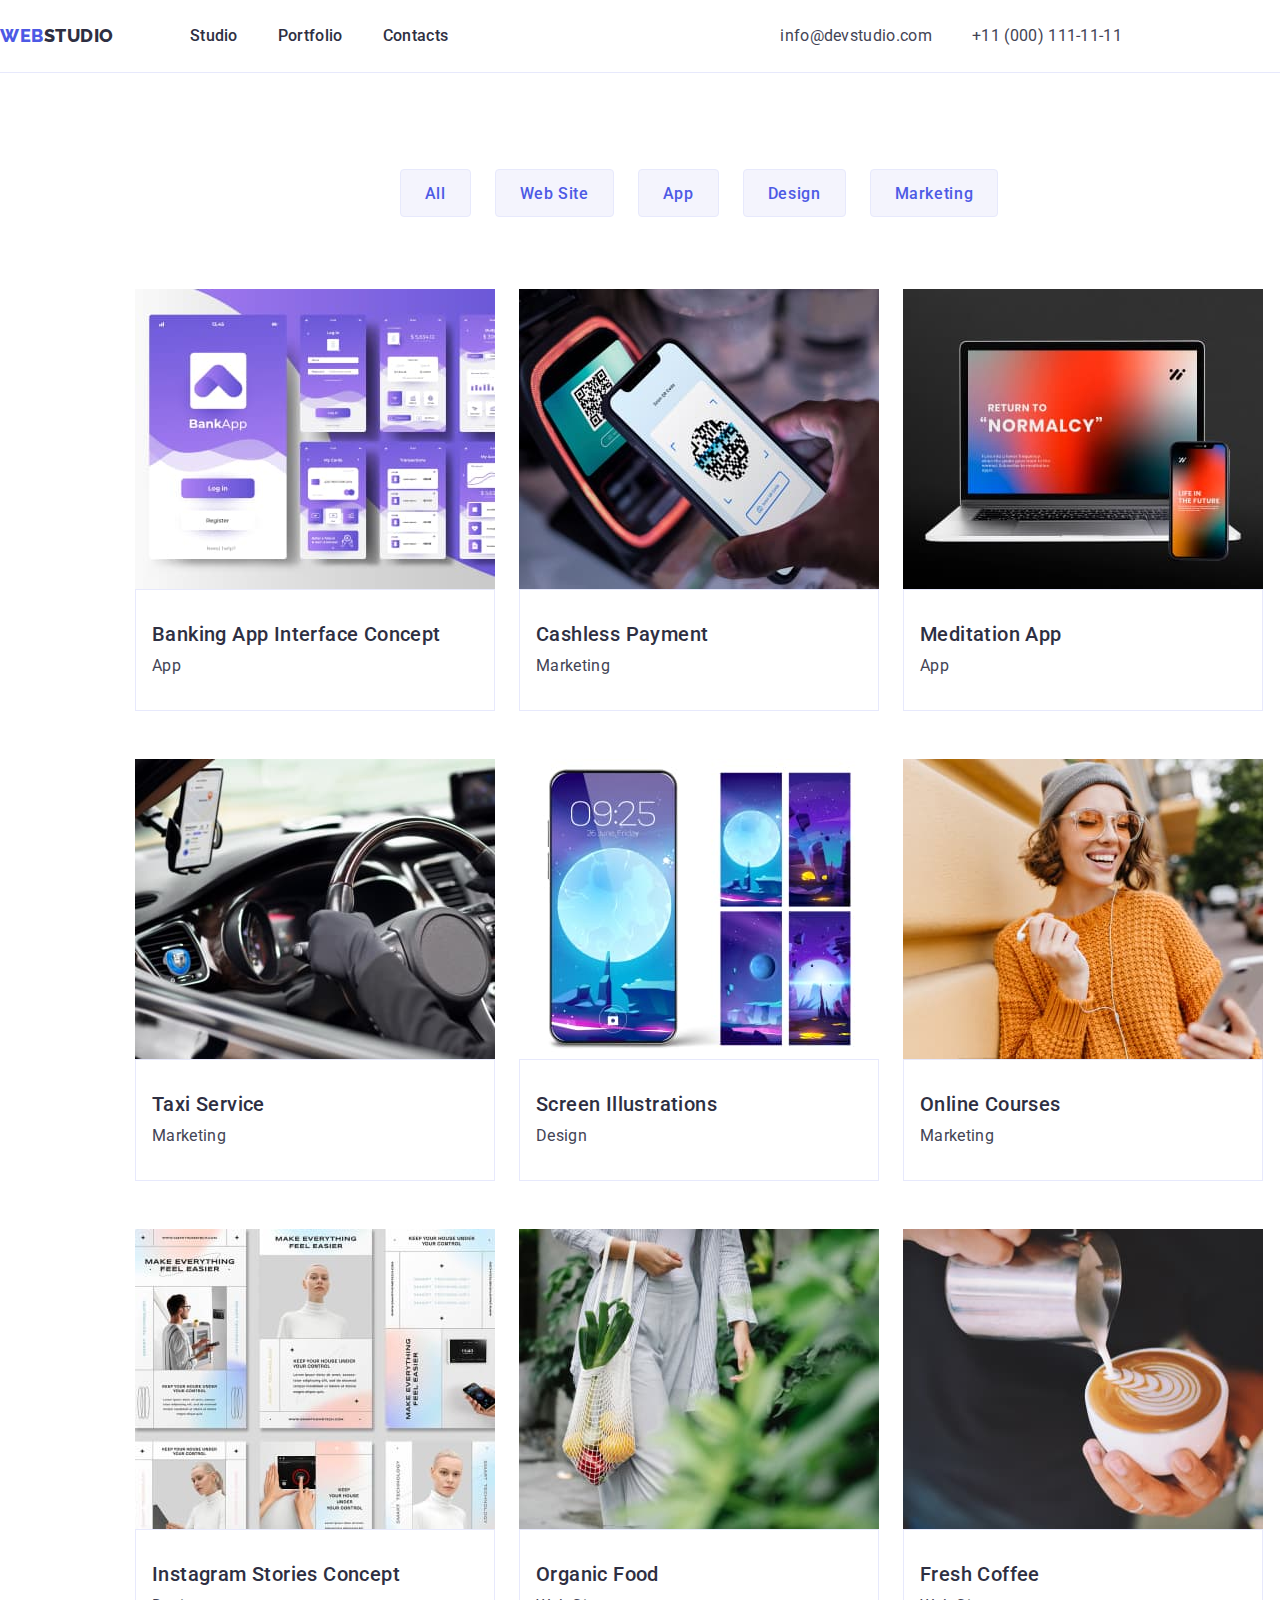
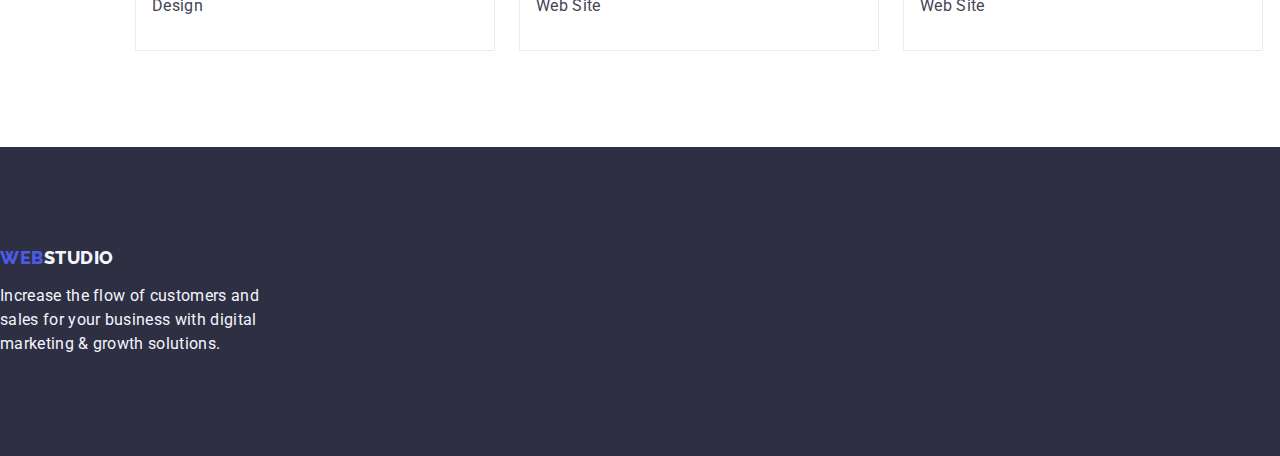
==== commit 174390f5: "commit 0" ====
--- a/portfolio.html
+++ b/portfolio.html
@@ -4,8 +4,8 @@
     <meta charset="UTF-8" />
     <meta name="viewport" content="width=device-width, initial-scale=1.0" />
     <title>Portfolio</title>
-    <link rel="stylesheet" href="./css/modern-normalize.css" />
     <link rel="stylesheet" href="./css/styles.css" />
+    <link rel="stylesheet" href="./css/modern-normalize.min.css" />
     <link rel="preconnect" href="https://fonts.googleapis.com" />
     <link rel="preconnect" href="https://fonts.gstatic.com" crossorigin />
     <link
@@ -15,32 +15,32 @@
   </head>
   <body>
     <div class="wrapper">
-      <header>
+      <header class="header">
         <div class="container">
           <nav class="header-navigation-section">
             <a href="./index.html" class="logo link">
               Web<span class="web_logo">Studio</span>
             </a>
             <ul class="nav-list list">
-              <li>
+              <li class="nav-list-items">
                 <a href="./index.html" class="nav-link link">Studio</a>
               </li>
-              <li>
+              <li class="nav-list-items">
                 <a href="./portfolio.html" class="nav-link link">Portfolio</a>
               </li>
-              <li>
+              <li class="nav-list-items">
                 <a href="" class="nav-link link">Contacts</a>
               </li>
             </ul>
           </nav>
           <address class="header-navigation-address">
             <ul class="address-list list">
-              <li>
+              <li class="address-list-items">
                 <a href="mailto:info@devstudio.com" class="connect link"
                   >info@devstudio.com</a
                 >
               </li>
-              <li>
+              <li class="address-list-items">
                 <a href="tel:+110001111111" class="connect link"
                   >+11 (000) 111-11-11</a
                 >
@@ -52,7 +52,7 @@
       <main>
         <section class="images_section_portfolio">
           <div class="container">
-            <h1 class="h-hero-hiden">our vectors</h1>
+            <h1 class="visually-hidden">our vectors</h1>
             <ul class="nav-buttons-list list">
               <li class="nav-buttons-list-item">
                 <button class="nav-buttons" type="button">All</button>
@@ -70,8 +70,8 @@
                 <button class="nav-buttons" type="button">Marketing</button>
               </li>
             </ul>
-            <ul class="images-block-1 list">
-              <li>
+            <ul class="images-block-big list">
+              <li class="images-block-big-list">
                 <a href="/" class="link">
                   <img
                     src="./images/banking-app.jpg"
@@ -79,7 +79,7 @@
                     width="360"
                     height="300"
                   />
-                  <div class="images-block-1-text">
+                  <div class="images-block-big-text">
                     <h2 class="desc-three link">
                       Banking App Interface Concept
                     </h2>
@@ -87,7 +87,7 @@
                   </div>
                 </a>
               </li>
-              <li>
+              <li class="images-block-big-list">
                 <a href="/" class="link">
                   <img
                     src="./images/qr-scanning.jpg"
@@ -95,13 +95,13 @@
                     width="360"
                     height="300"
                   />
-                  <div class="images-block-1-text">
+                  <div class="images-block-big-text">
                     <h2 class="desc-three link">Cashless Payment</h2>
                     <p class="desc-p link">Marketing</p>
                   </div>
                 </a>
               </li>
-              <li>
+              <li class="images-block-big-list">
                 <a href="/" class="link">
                   <img
                     src="./images/meditation-app.jpg"
@@ -109,13 +109,13 @@
                     width="360"
                     height="300"
                   />
-                  <div class="images-block-1-text">
+                  <div class="images-block-big-text">
                     <h2 class="desc-three link">Meditation App</h2>
                     <p class="desc-p link">App</p>
                   </div>
                 </a>
               </li>
-              <li>
+              <li class="images-block-big-list">
                 <a href="/" class="link">
                   <img
                     src="./images/taxi.jpg"
@@ -123,13 +123,13 @@
                     width="360"
                     height="300"
                   />
-                  <div class="images-block-1-text">
+                  <div class="images-block-big-text">
                     <h2 class="desc-three link">Taxi Service</h2>
                     <p class="desc-p link">Marketing</p>
                   </div>
                 </a>
               </li>
-              <li>
+              <li class="images-block-big-list">
                 <a href="/" class="link">
                   <img
                     src="./images/illustration.jpg"
@@ -137,13 +137,13 @@
                     width="360"
                     height="300"
                   />
-                  <div class="images-block-1-text">
+                  <div class="images-block-big-text">
                     <h2 class="desc-three link">Screen Illustrations</h2>
                     <p class="desc-p link">Design</p>
                   </div>
                 </a>
               </li>
-              <li>
+              <li class="images-block-big-list">
                 <a href="/" class="link">
                   <img
                     src="./images/education.jpg"
@@ -151,13 +151,13 @@
                     width="360"
                     height="300"
                   />
-                  <div class="images-block-1-text">
+                  <div class="images-block-big-text">
                     <h2 class="desc-three link">Online Courses</h2>
                     <p class="desc-p link">Marketing</p>
                   </div>
                 </a>
               </li>
-              <li>
+              <li class="images-block-big-list">
                 <a href="/" class="link">
                   <img
                     src="./images/instagram-stories.jpg"
@@ -165,13 +165,13 @@
                     width="360"
                     height="300"
                   />
-                  <div class="images-block-1-text">
+                  <div class="images-block-big-text">
                     <h2 class="desc-three link">Instagram Stories Concept</h2>
                     <p class="desc-p link">Design</p>
                   </div>
                 </a>
               </li>
-              <li>
+              <li class="images-block-big-list">
                 <a href="/" class="link">
                   <img
                     src="./images/eco-food.jpg"
@@ -179,13 +179,13 @@
                     width="360"
                     height="300"
                   />
-                  <div class="images-block-1-text">
+                  <div class="images-block-big-text">
                     <h2 class="desc-three link">Organic Food</h2>
                     <p class="desc-p link">Web Site</p>
                   </div>
                 </a>
               </li>
-              <li>
+              <li class="images-block-big-list">
                 <a href="/" class="link">
                   <img
                     src="./images/coffee.jpg"
@@ -193,7 +193,7 @@
                     width="360"
                     height="300"
                   />
-                  <div class="images-block-1-text">
+                  <div class="images-block-big-text">
                     <h2 class="desc-three link">Fresh Coffee</h2>
                     <p class="desc-p link">Web Site</p>
                   </div>
@@ -206,7 +206,7 @@
       <footer class="footer-class">
         <div class="container">
           <a href="./index.html" class="logo link"
-            >Web<span class="web_logo white_logo">Studio</span></a
+            >Web<span class="web_logo white_logo logo-bottom">Studio</span></a
           >
           <p class="footer-p">
             Increase the flow of customers and sales for your business with
--- a/css/styles.css
+++ b/css/styles.css
@@ -14,6 +14,33 @@
   --white: #fff;
 }
 
+/* Приліпленний футер */
+.wrapper {
+  min-height: 100vh;
+  display: flex;
+  flex-direction: column;
+}
+
+/* загальні вимоги до тегів */
+.container {
+  width: 1158px;
+  padding-left: 0 155px;
+  padding-right: 0 15px;
+  margin-left: 0;
+  margin-right: 0;
+}
+
+.section-a,
+.section-c,
+.section-d {
+  padding-bottom: 120px;
+  padding-top: 120px;
+}
+
+.section-b {
+  padding-top: 120px;
+}
+
 h1,
 h2,
 h3,
@@ -35,23 +62,12 @@
   gap: 24px;
 }
 
-.container {
-  max-width: 100%;
-  padding-left: 152px;
-  padding-right: 152px;
-  margin-left: 0;
-  margin-right: 0;
-}
-
-.section-1,
-.section-3,
-.section-4 {
-  padding-bottom: 120px;
-  padding-top: 120px;
-}
-
-.section-2 {
-  padding-top: 120px;
+.link {
+  text-decoration: none;
+}
+
+.list {
+  padding-left: 0;
 }
 
 body {
@@ -60,24 +76,14 @@
   background-color: var(--white);
 }
 
-.wrapper {
-  min-height: 100vh;
-  display: flex;
-  flex-direction: column;
-}
-
-.h-hero {
-  color: var(--white);
-  font-size: 56px;
-  text-align: center;
-  font-style: normal;
-  font-weight: 700;
-  line-height: 1.07;
-  letter-spacing: 1.12px;
-  width: 496px;
-}
-
-.h-hero-hiden {
+main {
+  font-family: "Roboto", sans-serif;
+  color: var(--main-dark-color);
+  flex-grow: 1;
+}
+
+/* скритий h1 на portfolio*/
+.visually-hidden {
   position: absolute;
   width: 1px;
   height: 1px;
@@ -90,6 +96,7 @@
   overflow: hidden;
 }
 
+/* весь h2 текст на index.html */
 .all-two {
   text-align: center;
   font-size: 36px;
@@ -102,6 +109,7 @@
   margin-bottom: 72px;
 }
 
+/* весь h3 */
 .desc-three {
   color: var(--dark);
   font-size: 20px;
@@ -113,34 +121,26 @@
   margin-bottom: 8px;
 }
 
-header .container {
-  font-family: "Roboto", sans-serif;
-  display: flex;
+/* Область хедера */
+
+.header {
+  font-family: "Roboto", sans-serif;
   border-bottom: 1px solid var(--accent);
   background: var(--white);
 }
 
-main {
-  font-family: "Roboto", sans-serif;
-  color: var(--main-dark-color);
-  flex-grow: 1;
-}
-
+header .container {
+  display: flex;
+  flex-wrap: wrap;
+}
+
+/* Навігація включаючи логотип */
 .header-navigation-section {
   margin-right: 332px;
   background-color: var(--white);
   font-family: "Roboto", sans-serif;
   display: flex;
-  padding-top: 26px;
-  padding-bottom: 26px;
-}
-
-.link {
-  text-decoration: none;
-}
-
-.list {
-  padding-left: 0;
+  align-items: center;
 }
 
 .logo {
@@ -152,10 +152,22 @@
   letter-spacing: 0.54px;
   text-transform: uppercase;
   color: var(--primary-brand);
-  margin-right: 72px;
+  margin-right: 76px;
 }
 .web_logo {
   color: var(--dark);
+}
+
+/* навігація (ссилки) в хедері без логотипу */
+
+.nav-list {
+  display: flex;
+  gap: 40px;
+  flex-wrap: wrap;
+}
+
+.nav-list-items {
+  padding: 24px 0;
 }
 
 .nav-link {
@@ -171,16 +183,10 @@
   color: var(--pressed-state);
 }
 
+/* Адресса  */
 .header-navigation-address {
   font-style: normal;
-  padding-top: 26px;
-  padding-bottom: 26px;
-}
-
-.nav-list {
-  display: flex;
-  gap: 40px;
-  flex-wrap: wrap;
+  align-items: center;
 }
 
 .address-list {
@@ -188,6 +194,10 @@
   gap: 40px;
   justify-content: right;
   flex-wrap: wrap;
+}
+
+.address-list-items {
+  padding: 24px 0;
 }
 
 .header-navigation-address .connect {
@@ -203,6 +213,140 @@
   color: var(--pressed-state);
 }
 
+/* Hero секція */
+/* h1 на hiro секції */
+.h-hero {
+  color: var(--white);
+  font-size: 56px;
+  text-align: center;
+  font-style: normal;
+  font-weight: 700;
+  line-height: 1.07;
+  letter-spacing: 1.12px;
+  max-width: 496px;
+}
+
+.hero {
+  background-color: var(--dark);
+  color: var(--white);
+  padding-bottom: 188px;
+  padding-top: 188px;
+}
+
+.hero-container {
+  display: flex;
+  flex-direction: column;
+  justify-content: center;
+  align-items: center;
+}
+
+/* кнопка з hero */
+.main_button {
+  font-family: "Roboto", sans-serif;
+  background: var(--primary-brand);
+  color: var(--white);
+  font-size: 16px;
+  font-style: normal;
+  font-weight: 500;
+  line-height: 24px;
+  letter-spacing: 0.64px;
+  border: none;
+  border-radius: 4px;
+  padding: 16px 32px;
+  box-shadow: 0px 4px 4px 0px rgba(0, 0, 0, 0.15);
+  min-width: 169px;
+  margin-top: 48px;
+  cursor: pointer;
+}
+
+.main_button:focus,
+.main_button:hover {
+  background: var(--pressed-state);
+}
+
+/* cекція 2 опис та 3 картинки*/
+.discription-list-img,
+.discription-list {
+  display: flex;
+  flex-wrap: wrap;
+  justify-content: center;
+}
+
+.discription-list-items {
+  min-width: 264px;
+  flex-basis: calc((100% - 72px) / 4);
+}
+
+.discription-list-img-list {
+  flex-basis: calc((100% - 48px) / 3);
+}
+
+.desc-p {
+  font-family: "Roboto", sans-serif;
+  font-size: 16px;
+  font-weight: 400;
+  line-height: 24px;
+  letter-spacing: 0.02em;
+  color: var(--text);
+}
+
+/* секція команди */
+.team_section {
+  background-color: var(--light);
+}
+
+.team-cards {
+  max-width: 264px;
+  flex-basis: calc((100% - 72px) / 4);
+}
+
+.team-cards-list {
+  display: flex;
+  flex-wrap: wrap;
+  justify-content: center;
+}
+
+.team_section li {
+  background: var(--white);
+  text-align: center;
+  border-radius: 0px 0px 4px 4px;
+  box-shadow: 0px 2px 1px 0px rgba(46, 47, 66, 0.08),
+    0px 1px 1px 0px rgba(46, 47, 66, 0.16),
+    0px 1px 6px 0px rgba(46, 47, 66, 0.08);
+}
+
+.team-cards-text {
+  padding: 32px 16px;
+}
+
+/* футер */
+.footer-class {
+  background-color: var(--dark);
+  color: var(--light);
+  padding-top: 100px;
+  padding-bottom: 100px;
+}
+
+.footer-p {
+  font-family: "Roboto", sans-serif;
+  font-size: 16px;
+  font-weight: 400;
+  line-height: 24px;
+  letter-spacing: 0.32px;
+  color: var(--light);
+  width: 264px;
+}
+
+.white_logo {
+  color: var(--light);
+}
+
+.logo-bottom {
+  display: inline-block;
+  margin-bottom: 16px;
+}
+
+/* кнопки з portfolio.html */
 .nav-buttons-list {
   display: flex;
   justify-content: center;
@@ -228,32 +372,12 @@
 .nav-buttons:focus {
   color: var(--white);
   background-color: var(--pressed-state);
+  border: 1px solid transparent;
   cursor: pointer;
 }
 
-.main_button {
-  font-family: "Roboto", sans-serif;
-  background: var(--primary-brand);
-  color: var(--white);
-  font-size: 16px;
-  font-style: normal;
-  font-weight: 500;
-  line-height: 24px;
-  letter-spacing: 0.64px;
-  border: none;
-  border-radius: 4px;
-  padding: 16px 32px;
-  box-shadow: 0px 4px 4px 0px rgba(0, 0, 0, 0.15);
-  margin-top: 48px;
-}
-
-.main_button:focus,
-.main_button:hover {
-  cursor: pointer;
-  background: var(--pressed-state);
-}
-
-.images-block-1 {
+/* секція з картинками на partfolio.html */
+.images-block-big {
   display: flex;
   flex-wrap: wrap;
   row-gap: 48px;
@@ -261,115 +385,26 @@
   justify-content: center;
 }
 
-.images-block-1 li {
+.images-block-big-list {
+  max-width: 360px;
+  background: var(--white);
+  flex-basis: calc((100% - 48px) / 3);
+}
+
+.images-block-big a {
+  text-decoration: none;
+}
+
+.images-block-big-text {
+  padding: 32px 16px;
   border: 1px solid var(--accent);
-  background: var(--white);
-}
-
-.images-block-1 a {
-  text-decoration: none;
-  flex-basis: calc((100% - 32px) / 3);
-}
-
-.images-block-1-text {
-  margin: 32px 16px;
 }
 
 .images_section_portfolio {
-  padding-top: 96px;
-  padding-bottom: 120px;
+  padding: 96px 120px;
+  width: 1158px;
 }
 
 .images_section_portfolio p {
   margin-top: 8px;
 }
-
-.hero {
-  background-color: var(--dark);
-  color: var(--white);
-  padding-bottom: 188px;
-  padding-top: 188px;
-}
-
-.hero-container {
-  display: flex;
-  flex-direction: column;
-  justify-content: center;
-  align-items: center;
-}
-
-.discription-list-img,
-.discription-list {
-  display: flex;
-  flex-wrap: wrap;
-  justify-content: center;
-}
-
-.discription-list li {
-  min-width: 264px;
-  flex-basis: calc((100% - 72px) / 4);
-}
-
-.discription-list-img li {
-  flex-basis: calc((100% - 48px) / 3);
-}
-
-.desc-p {
-  font-family: "Roboto", sans-serif;
-  font-size: 16px;
-  font-weight: 400;
-  line-height: 24px;
-  letter-spacing: 0.02em;
-  color: var(--text);
-}
-
-.team_section {
-  background-color: var(--light);
-}
-
-.team-cards {
-  max-width: 264px;
-}
-
-.team-cards-list {
-  display: flex;
-  flex-wrap: wrap;
-  justify-content: center;
-}
-
-.team_section li {
-  background: var(--white);
-  justify-content: center;
-  text-align: center;
-  border-radius: 0px 0px 4px 4px;
-  box-shadow: 0px 2px 1px 0px rgba(46, 47, 66, 0.08),
-    0px 1px 1px 0px rgba(46, 47, 66, 0.16),
-    0px 1px 6px 0px rgba(46, 47, 66, 0.08);
-  flex-basis: calc((100% - 72px) / 4);
-}
-
-.team-cards-text {
-  margin: 32px 44px;
-}
-
-.footer-class {
-  background-color: var(--dark);
-  color: var(--light);
-  padding-top: 100px;
-  padding-bottom: 100px;
-}
-
-.footer-p {
-  font-family: "Roboto", sans-serif;
-  font-size: 16px;
-  font-weight: 400;
-  line-height: 24px;
-  letter-spacing: 0.32px;
-  color: var(--light);
-  width: 264px;
-  margin-top: 16px;
-}
-
-.white_logo {
-  color: var(--light);
-}
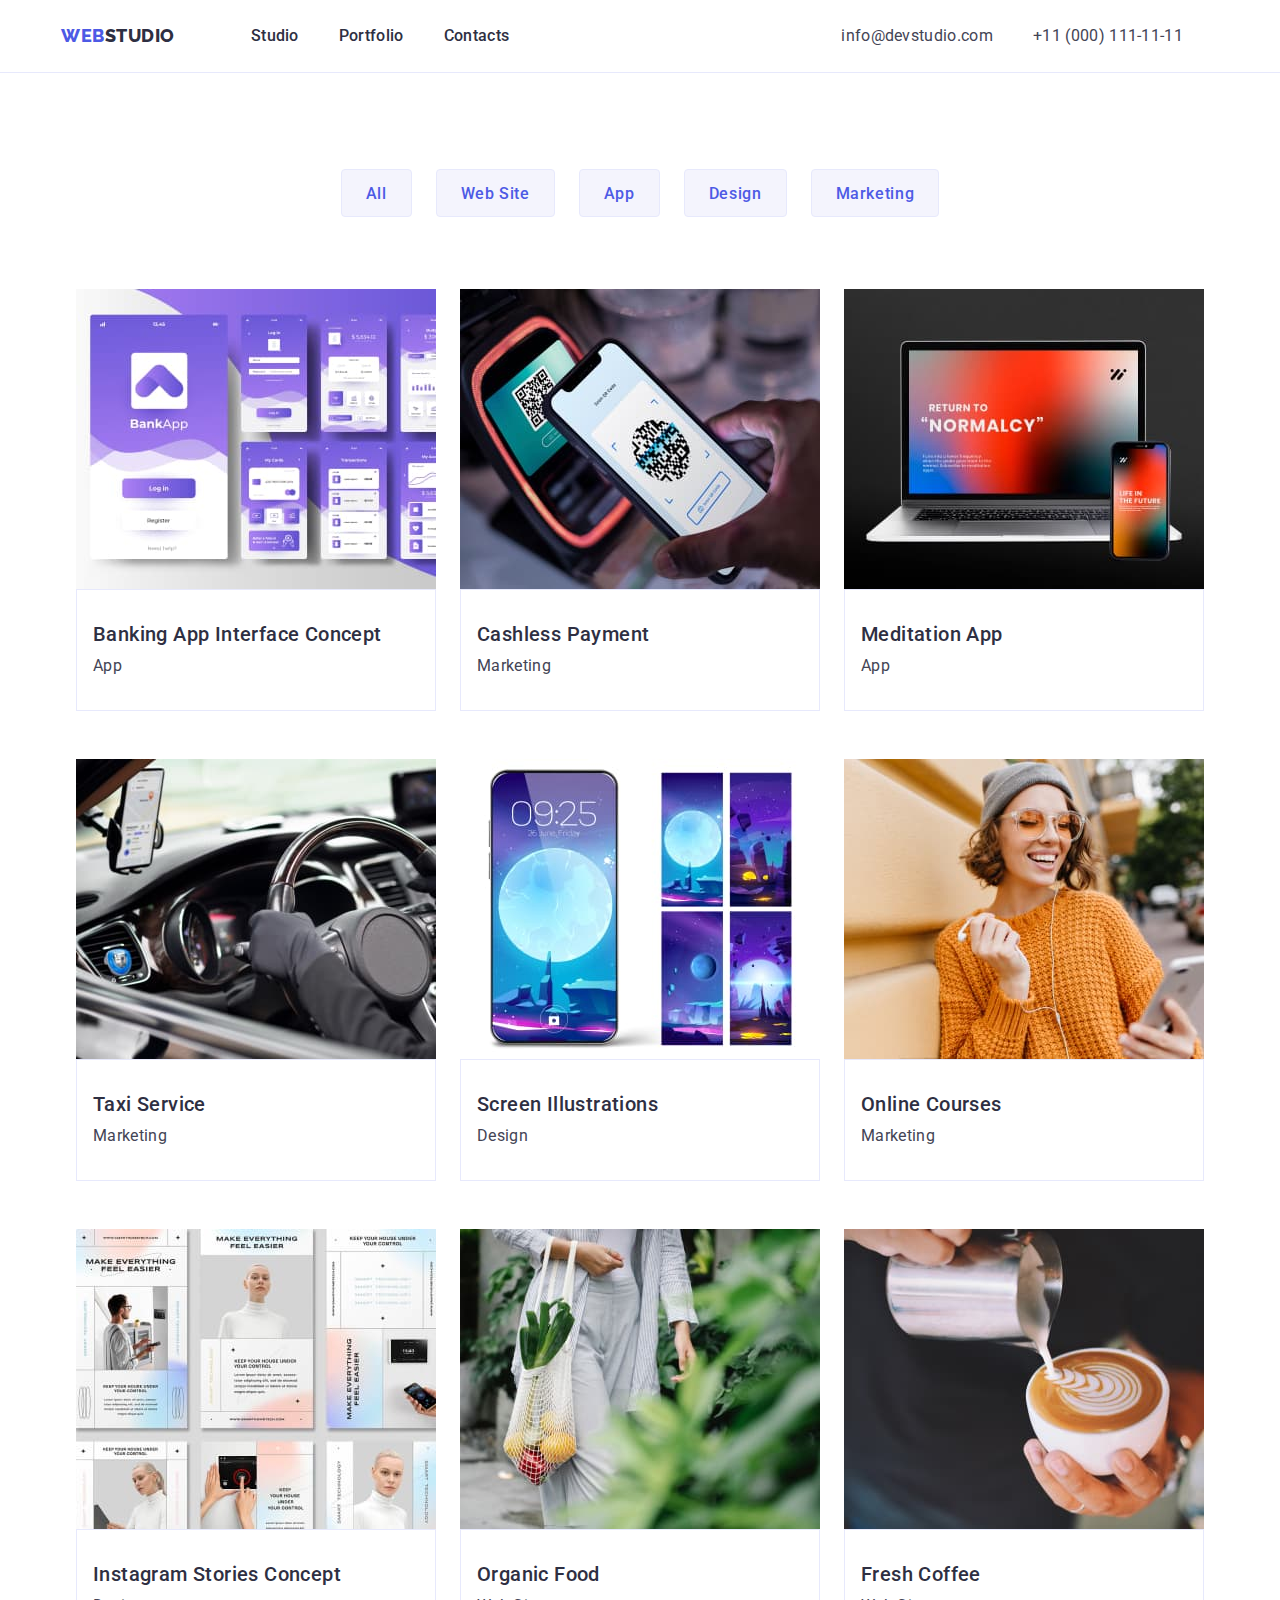
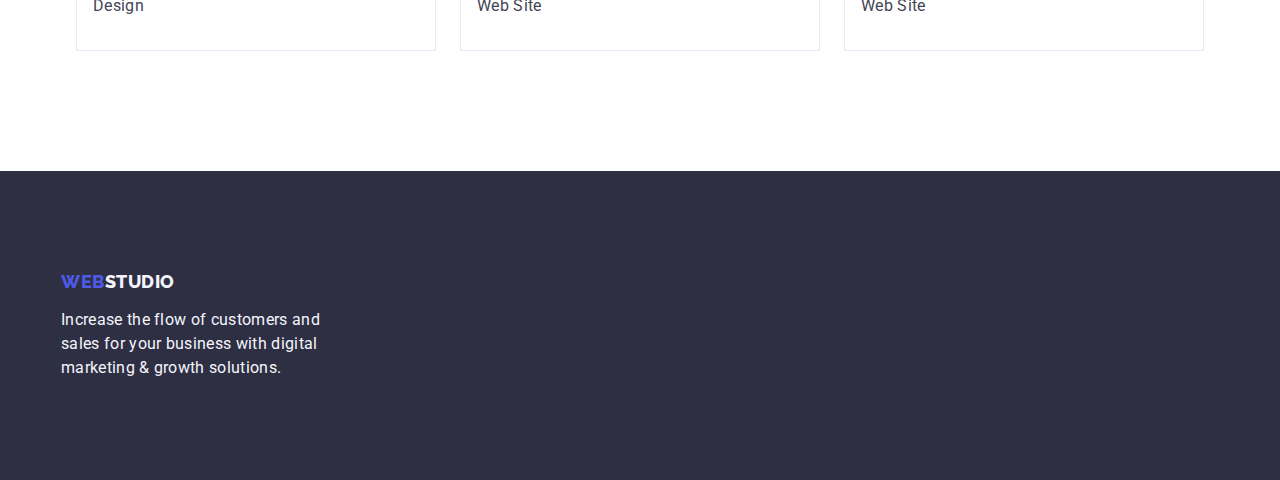
==== commit 1fa0fc34: "commit 01" ====
--- a/portfolio.html
+++ b/portfolio.html
@@ -4,8 +4,8 @@
     <meta charset="UTF-8" />
     <meta name="viewport" content="width=device-width, initial-scale=1.0" />
     <title>Portfolio</title>
+    <link rel="stylesheet" href="./css/modern-normalize.min.css" />
     <link rel="stylesheet" href="./css/styles.css" />
-    <link rel="stylesheet" href="./css/modern-normalize.min.css" />
     <link rel="preconnect" href="https://fonts.googleapis.com" />
     <link rel="preconnect" href="https://fonts.gstatic.com" crossorigin />
     <link
--- a/css/styles.css
+++ b/css/styles.css
@@ -24,21 +24,19 @@
 /* загальні вимоги до тегів */
 .container {
   width: 1158px;
-  padding-left: 0 155px;
+  padding-left: 0 15px;
   padding-right: 0 15px;
-  margin-left: 0;
-  margin-right: 0;
+  margin: 0 auto;
 }
 
 .section-a,
-.section-c,
+.section-b,
 .section-d {
+  padding: 120px 0;
+}
+
+.section-c {
   padding-bottom: 120px;
-  padding-top: 120px;
-}
-
-.section-b {
-  padding-top: 120px;
 }
 
 h1,
@@ -297,7 +295,6 @@
 
 .team-cards {
   max-width: 264px;
-  flex-basis: calc((100% - 72px) / 4);
 }
 
 .team-cards-list {
@@ -306,13 +303,15 @@
   justify-content: center;
 }
 
-.team_section li {
+.team-cards-items {
   background: var(--white);
   text-align: center;
   border-radius: 0px 0px 4px 4px;
   box-shadow: 0px 2px 1px 0px rgba(46, 47, 66, 0.08),
     0px 1px 1px 0px rgba(46, 47, 66, 0.16),
     0px 1px 6px 0px rgba(46, 47, 66, 0.08);
+  flex-basis: calc((100% - 72px) / 4);
+  max-width: 264px;
 }
 
 .team-cards-text {
@@ -401,8 +400,9 @@
 }
 
 .images_section_portfolio {
-  padding: 96px 120px;
+  padding: 96px 0 120px 0;
   width: 1158px;
+  margin: 0 auto;
 }
 
 .images_section_portfolio p {
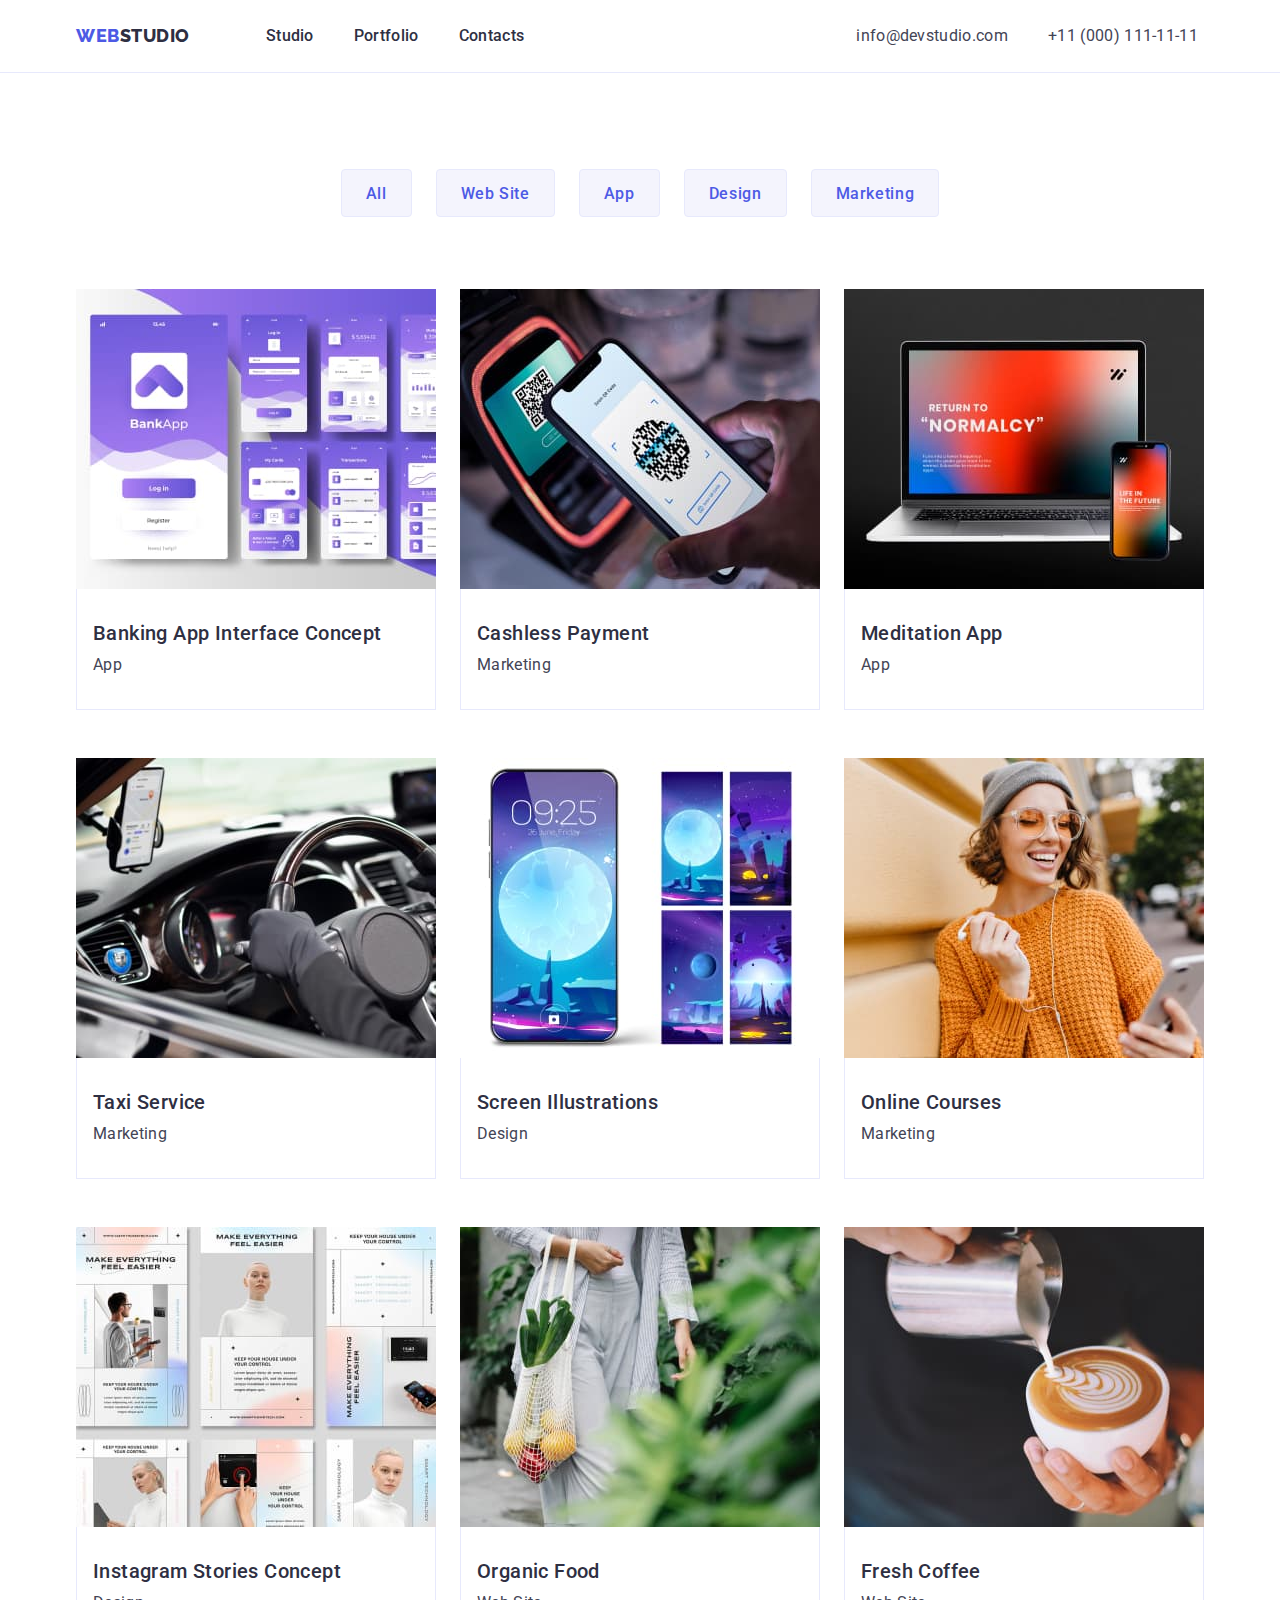
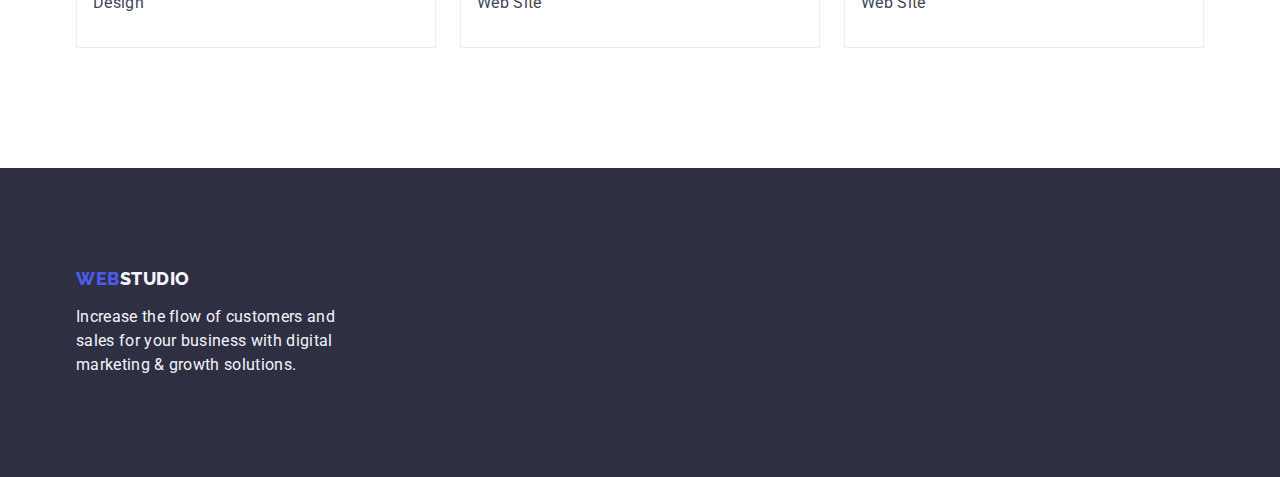
==== commit f1e7a9f1: "last?" ====
--- a/portfolio.html
+++ b/portfolio.html
@@ -50,7 +50,7 @@
         </div>
       </header>
       <main>
-        <section class="images_section_portfolio">
+        <section class="images_section_portfolio section">
           <div class="container">
             <h1 class="visually-hidden">our vectors</h1>
             <ul class="nav-buttons-list list">
--- a/css/styles.css
+++ b/css/styles.css
@@ -24,14 +24,11 @@
 /* загальні вимоги до тегів */
 .container {
   width: 1158px;
-  padding-left: 0 15px;
-  padding-right: 0 15px;
+  padding: 0 15px;
   margin: 0 auto;
 }
 
-.section-a,
-.section-b,
-.section-d {
+.section {
   padding: 120px 0;
 }
 
@@ -81,6 +78,7 @@
 }
 
 /* скритий h1 на portfolio*/
+
 .visually-hidden {
   position: absolute;
   width: 1px;
@@ -129,7 +127,6 @@
 
 header .container {
   display: flex;
-  flex-wrap: wrap;
 }
 
 /* Навігація включаючи логотип */
@@ -164,16 +161,13 @@
   flex-wrap: wrap;
 }
 
-.nav-list-items {
-  padding: 24px 0;
-}
-
 .nav-link {
   color: var(--dark);
   font-size: 16px;
   font-weight: 500;
   line-height: 1.5;
   letter-spacing: 0.32px;
+  padding: 24px 0;
 }
 
 .nav-link:hover,
@@ -304,13 +298,13 @@
 }
 
 .team-cards-items {
+  width: calc((100% - 72px) / 4);
   background: var(--white);
   text-align: center;
   border-radius: 0px 0px 4px 4px;
   box-shadow: 0px 2px 1px 0px rgba(46, 47, 66, 0.08),
     0px 1px 1px 0px rgba(46, 47, 66, 0.16),
     0px 1px 6px 0px rgba(46, 47, 66, 0.08);
-  flex-basis: calc((100% - 72px) / 4);
   max-width: 264px;
 }
 
@@ -343,6 +337,7 @@
 .logo-bottom {
   display: inline-block;
   margin-bottom: 16px;
+  margin-right: 0;
 }
 
 /* кнопки з portfolio.html */
@@ -397,12 +392,11 @@
 .images-block-big-text {
   padding: 32px 16px;
   border: 1px solid var(--accent);
+  border-top: none;
 }
 
 .images_section_portfolio {
   padding: 96px 0 120px 0;
-  width: 1158px;
-  margin: 0 auto;
 }
 
 .images_section_portfolio p {
